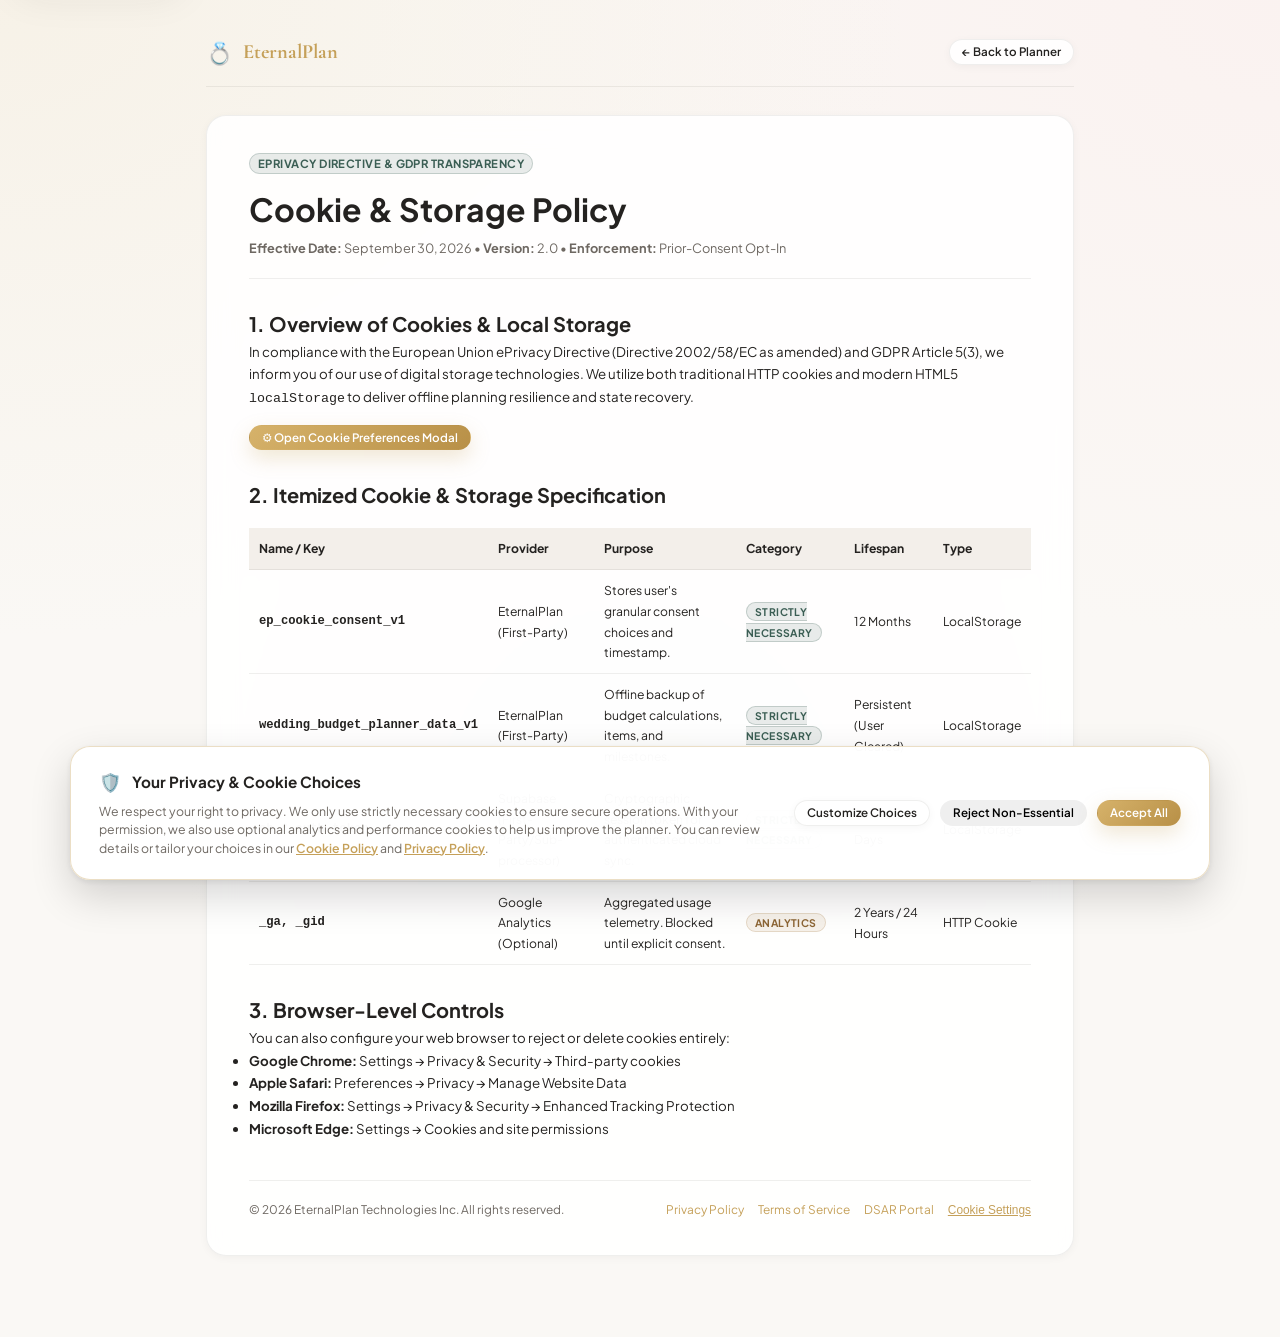
==== cookie-policy.html @ ece94036 "feat(compliance): scaffold protocol standards, RFC 9116 security.txt, CSP/HSTS headers, WCAG 2.2 AA " ====
<!DOCTYPE html>
<html lang="en">
<head>
  <meta charset="UTF-8">
  <meta name="viewport" content="width=device-width, initial-scale=1.0">
  <title>Cookie Policy - EternalPlan</title>
  <meta name="description" content="EternalPlan Cookie Policy - Itemized cookie table, local storage declarations, purpose specifications, and granular opt-out management under ePrivacy and GDPR.">
  <link rel="canonical" href="https://eternalplan.app/cookie-policy">
  <link rel="preconnect" href="https://fonts.googleapis.com">
  <link rel="preconnect" href="https://fonts.gstatic.com" crossorigin>
  <link rel="stylesheet" href="https://fonts.googleapis.com/css2?family=Cormorant+Garamond:ital,wght@0,500;0,700;1,400&family=Plus+Jakarta+Sans:wght@400;500;600;700;800&display=swap">
  <link rel="stylesheet" href="styles.css?v=2.6">
  <link rel="manifest" href="/manifest.webmanifest">
</head>
<body>
  <a href="#main-content" class="skip-link">Skip to main content</a>

  <div class="app-container" style="max-width: 900px; padding-top: 36px;">
    <header class="panel-header" style="margin-bottom: 28px; border-bottom: 1px solid var(--border-color); padding-bottom: 18px;">
      <a href="/" style="display: flex; align-items: center; gap: 10px; text-decoration: none; color: var(--text-main);">
        <span style="font-size: 1.5rem;">💍</span>
        <span style="font-family: 'Cormorant Garamond', serif; font-size: 1.4rem; font-weight: 700; color: var(--gold-primary);">EternalPlan</span>
      </a>
      <nav aria-label="Legal documents navigation">
        <a href="/" class="btn btn-secondary btn-sm">← Back to Planner</a>
      </nav>
    </header>

    <main id="main-content" class="panel-card" style="padding: 36px 42px;">
      <div style="border-bottom: 1px solid var(--border-color); padding-bottom: 20px; margin-bottom: 28px;">
        <span class="category-badge required" style="font-size: 0.78rem;">ePrivacy Directive & GDPR Transparency</span>
        <h1 style="font-size: 2.2rem; margin: 12px 0 6px 0;">Cookie & Storage Policy</h1>
        <p style="color: var(--text-muted); font-size: 0.88rem; margin: 0;">
          <strong>Effective Date:</strong> September 30, 2026 • <strong>Version:</strong> 2.0 • <strong>Enforcement:</strong> Prior-Consent Opt-In
        </p>
      </div>

      <article class="legal-article" style="font-size: 0.92rem; line-height: 1.7; color: var(--text-main);">
        <section>
          <h2>1. Overview of Cookies & Local Storage</h2>
          <p>
            In compliance with the European Union ePrivacy Directive (Directive 2002/58/EC as amended) and GDPR Article 5(3), 
            we inform you of our use of digital storage technologies. We utilize both traditional HTTP cookies and modern HTML5 
            <code>localStorage</code> to deliver offline planning resilience and state recovery.
          </p>
          <div style="margin: 14px 0;">
            <button type="button" class="btn btn-primary btn-sm" onclick="if(window.ConsentManager) window.ConsentManager.openSettings();">
              ⚙️ Open Cookie Preferences Modal
            </button>
          </div>
        </section>

        <section style="margin-top: 28px;">
          <h2>2. Itemized Cookie & Storage Specification</h2>
          <table style="width: 100%; border-collapse: collapse; margin: 16px 0; font-size: 0.84rem;">
            <thead>
              <tr style="background: var(--bg-subtle); border-bottom: 1px solid var(--border-color); text-align: left;">
                <th style="padding: 10px;">Name / Key</th>
                <th style="padding: 10px;">Provider</th>
                <th style="padding: 10px;">Purpose</th>
                <th style="padding: 10px;">Category</th>
                <th style="padding: 10px;">Lifespan</th>
                <th style="padding: 10px;">Type</th>
              </tr>
            </thead>
            <tbody>
              <tr style="border-bottom: 1px solid var(--border-color);">
                <td style="padding: 10px; font-family: monospace; font-weight: 700;">ep_cookie_consent_v1</td>
                <td style="padding: 10px;">EternalPlan (First-Party)</td>
                <td style="padding: 10px;">Stores user's granular consent choices and timestamp.</td>
                <td style="padding: 10px;"><span class="category-badge required">Strictly Necessary</span></td>
                <td style="padding: 10px;">12 Months</td>
                <td style="padding: 10px;">LocalStorage</td>
              </tr>
              <tr style="border-bottom: 1px solid var(--border-color);">
                <td style="padding: 10px; font-family: monospace; font-weight: 700;">wedding_budget_planner_data_v1</td>
                <td style="padding: 10px;">EternalPlan (First-Party)</td>
                <td style="padding: 10px;">Offline backup of budget calculations, items, and milestones.</td>
                <td style="padding: 10px;"><span class="category-badge required">Strictly Necessary</span></td>
                <td style="padding: 10px;">Persistent (User Cleared)</td>
                <td style="padding: 10px;">LocalStorage</td>
              </tr>
              <tr style="border-bottom: 1px solid var(--border-color);">
                <td style="padding: 10px; font-family: monospace; font-weight: 700;">sb-*-auth-token</td>
                <td style="padding: 10px;">Supabase (First-Party/Sub-processor)</td>
                <td style="padding: 10px;">Cryptographic session token for authenticated cloud sync.</td>
                <td style="padding: 10px;"><span class="category-badge required">Strictly Necessary</span></td>
                <td style="padding: 10px;">Session / 7 Days</td>
                <td style="padding: 10px;">LocalStorage</td>
              </tr>
              <tr style="border-bottom: 1px solid var(--border-color);">
                <td style="padding: 10px; font-family: monospace; font-weight: 700;">_ga, _gid</td>
                <td style="padding: 10px;">Google Analytics (Optional)</td>
                <td style="padding: 10px;">Aggregated usage telemetry. Blocked until explicit consent.</td>
                <td style="padding: 10px;"><span class="category-badge optional">Analytics</span></td>
                <td style="padding: 10px;">2 Years / 24 Hours</td>
                <td style="padding: 10px;">HTTP Cookie</td>
              </tr>
            </tbody>
          </table>
        </section>

        <section style="margin-top: 28px;">
          <h2>3. Browser-Level Controls</h2>
          <p>You can also configure your web browser to reject or delete cookies entirely:</p>
          <ul>
            <li><strong>Google Chrome:</strong> Settings → Privacy & Security → Third-party cookies</li>
            <li><strong>Apple Safari:</strong> Preferences → Privacy → Manage Website Data</li>
            <li><strong>Mozilla Firefox:</strong> Settings → Privacy & Security → Enhanced Tracking Protection</li>
            <li><strong>Microsoft Edge:</strong> Settings → Cookies and site permissions</li>
          </ul>
        </section>
      </article>

      <footer style="margin-top: 40px; padding-top: 20px; border-top: 1px solid var(--border-color); display: flex; justify-content: space-between; font-size: 0.82rem; color: var(--text-muted); flex-wrap: wrap; gap: 10px;">
        <span>© 2026 EternalPlan Technologies Inc. All rights reserved.</span>
        <div style="display: flex; gap: 14px;">
          <a href="/privacy-policy" style="color: var(--gold-primary); text-decoration: none;">Privacy Policy</a>
          <a href="/terms-of-service" style="color: var(--gold-primary); text-decoration: none;">Terms of Service</a>
          <a href="/dsar" style="color: var(--gold-primary); text-decoration: none;">DSAR Portal</a>
          <button type="button" onclick="if(window.ConsentManager) window.ConsentManager.openSettings();" style="background: none; border: none; padding: 0; color: var(--gold-primary); cursor: pointer; font-size: inherit; text-decoration: underline;">Cookie Settings</button>
        </div>
      </footer>
    </main>
  </div>

  <script src="consent-manager.js" defer></script>
</body>
</html>
---- styles.css ----
/* ==========================================================================
   WEDDING BUDGET & DUE-DATE SAVINGS PLANNER - LUXURY EDITORIAL STYLING
   ========================================================================== */
/* Fonts loaded non-blocking in index.html via <link rel="preconnect"> and <link rel="stylesheet"> */

:root {
  /* Color Palette - Warm Champagne & Velvet Blush */
  --bg-base: #FAF8F5;
  --bg-subtle: #F3EFEA;
  --bg-card: rgba(255, 255, 255, 0.88);
  --bg-card-hover: rgba(255, 255, 255, 0.98);
  --bg-glass: rgba(255, 255, 255, 0.75);
  
  --text-main: #242220;
  --text-muted: #6E6862;
  --text-light: #989189;
  
  --gold-primary: #C5A059;
  --gold-hover: #B38F46;
  --gold-subtle: #F6F0E4;
  --gold-border: rgba(197, 160, 89, 0.35);
  --gold-gradient: linear-gradient(135deg, #D6B26A 0%, #B89047 100%);
  
  --rose-primary: #C4797D;
  --rose-subtle: #FAEEED;
  --rose-border: rgba(196, 121, 125, 0.28);
  
  --sage-primary: #457B5A;
  --sage-subtle: #ECF5F0;
  --sage-border: rgba(69, 123, 90, 0.25);
  
  --amber-primary: #D07A2E;
  --amber-subtle: #FFF4EB;
  --amber-border: rgba(208, 122, 46, 0.28);
  
  --danger-primary: #C0392B;
  --danger-subtle: #FDEEEE;
  --danger-border: rgba(192, 57, 43, 0.25);

  --border-color: rgba(60, 50, 40, 0.08);
  --border-subtle: rgba(60, 50, 40, 0.04);
  
  --shadow-sm: 0 2px 8px rgba(36, 34, 32, 0.04);
  --shadow-md: 0 8px 24px rgba(36, 34, 32, 0.06), 0 2px 6px rgba(36, 34, 32, 0.03);
  --shadow-lg: 0 16px 40px rgba(36, 34, 32, 0.08), 0 4px 12px rgba(36, 34, 32, 0.03);
  --shadow-gold: 0 8px 20px rgba(197, 160, 89, 0.25);
  
  --radius-sm: 8px;
  --radius-md: 14px;
  --radius-lg: 20px;
  --radius-xl: 28px;
  --radius-pill: 9999px;

  --font-serif: 'Cormorant Garamond', Georgia, serif;
  --font-sans: 'Plus Jakarta Sans', system-ui, -apple-system, sans-serif;
  
  --transition-fast: 0.18s ease;
  --transition-normal: 0.28s cubic-bezier(0.16, 1, 0.3, 1);
}

/* Global Reset */
*, *::before, *::after {
  box-sizing: border-box;
  margin: 0;
  padding: 0;
}

html {
  font-size: 14.5px;
  scroll-behavior: smooth;
  overscroll-behavior-y: none;
}

body {
  font-family: var(--font-sans);
  background-color: var(--bg-base);
  color: var(--text-main);
  line-height: 1.48;
  -webkit-font-smoothing: antialiased;
  position: relative;
  min-height: 100vh;
  overflow-x: hidden;
  background-image: 
    radial-gradient(at 0% 0%, rgba(246, 240, 228, 0.8) 0px, transparent 50%),
    radial-gradient(at 100% 0%, rgba(250, 238, 237, 0.6) 0px, transparent 50%),
    radial-gradient(at 50% 100%, rgba(243, 239, 234, 0.7) 0px, transparent 50%);
  background-attachment: fixed;
}

/* Background Atmosphere Elements */
.bg-ambient-orb {
  position: fixed;
  border-radius: 50%;
  filter: blur(80px);
  z-index: -1;
  pointer-events: none;
  opacity: 0.45;
  will-change: transform;
  transform: translateZ(0);
}
.orb-1 {
  width: 450px;
  height: 450px;
  background: radial-gradient(circle, #F2DEBD 0%, rgba(242, 222, 189, 0) 70%);
  top: -100px;
  right: -50px;
}
.orb-2 {
  width: 400px;
  height: 400px;
  background: radial-gradient(circle, #FAD6D4 0%, rgba(250, 214, 212, 0) 70%);
  top: 40%;
  left: -120px;
}

/* Container */
.app-container {
  max-width: 1280px;
  margin: 0 auto;
  padding: 18px 16px 60px 16px;
}

/* Header & Hero Section */
.header-hero {
  display: flex;
  justify-content: space-between;
  align-items: center;
  flex-wrap: wrap;
  gap: 16px;
  margin-bottom: 20px;
  padding-bottom: 16px;
  border-bottom: 1px solid var(--border-color);
}

.brand-wrapper {
  display: flex;
  align-items: center;
  gap: 14px;
}

.brand-monogram {
  width: 46px;
  height: 46px;
  border-radius: var(--radius-pill);
  background: var(--gold-gradient);
  display: flex;
  align-items: center;
  justify-content: center;
  color: #FFFFFF;
  font-family: var(--font-serif);
  font-size: 1.45rem;
  font-weight: 600;
  box-shadow: var(--shadow-gold);
}

.brand-titles h1 {
  font-family: var(--font-serif);
  font-size: 1.85rem;
  font-weight: 600;
  letter-spacing: -0.01em;
  color: var(--text-main);
  line-height: 1.15;
}

.brand-titles .subtitle {
  font-size: 0.85rem;
  color: var(--text-muted);
  display: flex;
  align-items: center;
  gap: 8px;
}

.brand-titles .wedding-date-tag {
  color: var(--gold-hover);
  font-weight: 600;
}

/* Countdown Banner */
.countdown-box {
  display: flex;
  align-items: center;
  background: var(--bg-card);
  backdrop-filter: blur(12px);
  border: 1px solid var(--gold-border);
  padding: 4px 14px;
  border-radius: var(--radius-pill);
  box-shadow: var(--shadow-sm);
  gap: 10px;
  flex-shrink: 0;
}

.countdown-label {
  font-size: 0.7rem;
  text-transform: uppercase;
  letter-spacing: 0.08em;
  font-weight: 700;
  color: var(--gold-hover);
}

.countdown-digits {
  display: flex;
  align-items: baseline;
  gap: 8px;
}

.digit-block {
  text-align: center;
}

.digit-num {
  font-family: var(--font-sans);
  font-size: 1.12rem;
  font-weight: 700;
  color: var(--text-main);
  line-height: 1;
}

.digit-unit {
  font-size: 0.62rem;
  text-transform: uppercase;
  color: var(--text-light);
  display: block;
  letter-spacing: 0.04em;
}

.header-actions {
  display: flex;
  align-items: center;
  gap: 8px;
  flex-shrink: 0;
}

/* Buttons */
.btn {
  font-family: var(--font-sans);
  font-size: 0.84rem;
  font-weight: 600;
  padding: 8px 16px;
  border-radius: var(--radius-pill);
  border: 1px solid transparent;
  cursor: pointer;
  display: inline-flex;
  align-items: center;
  transition: transform var(--transition-fast), background var(--transition-fast), border-color var(--transition-fast), box-shadow var(--transition-fast), color var(--transition-fast);
  text-decoration: none;
  line-height: 1;
}

.btn:active {
  transform: translateY(1px);
}

.btn-primary {
  background: var(--gold-gradient);
  color: #FFFFFF;
  box-shadow: var(--shadow-gold);
}
.btn-primary:hover {
  background: linear-gradient(135deg, #DEBA74 0%, #C5984D 100%);
  transform: translateY(-1px);
  box-shadow: 0 10px 24px rgba(197, 160, 89, 0.32);
}

.btn-secondary {
  background: var(--bg-card);
  color: var(--text-main);
  border-color: var(--border-color);
  box-shadow: var(--shadow-sm);
}
.btn-secondary:hover {
  background: #FFFFFF;
  border-color: var(--gold-border);
  color: var(--gold-hover);
}

.btn-sm {
  padding: 6px 12px;
  font-size: 0.8rem;
  border-radius: var(--radius-pill);
}

.btn-text {
  background: transparent;
  color: var(--text-muted);
  padding: 6px 10px;
}
.btn-text:hover {
  color: var(--text-main);
  background: var(--bg-subtle);
}

.btn-success {
  background: var(--sage-subtle);
  color: var(--sage-primary);
  border: 1px solid var(--sage-border);
}
.btn-success:hover {
  background: #DCEDE3;
}

.btn-danger {
  background: var(--danger-subtle);
  color: var(--danger-primary);
  border: 1px solid var(--danger-border);
}
.btn-danger:hover {
  background: #F9DADA;
}

/* Nav Tabs */
.nav-tabs-wrapper {
  display: flex;
  justify-content: space-between;
  align-items: center;
  flex-wrap: wrap;
  gap: 14px;
  margin-bottom: 20px;
}

.nav-tabs {
  display: inline-flex;
  background: var(--bg-card);
  backdrop-filter: blur(12px);
  padding: 3px;
  border-radius: var(--radius-pill);
  border: 1px solid var(--border-color);
  box-shadow: var(--shadow-sm);
}

.tab-btn {
  background: transparent;
  border: none;
  padding: 7px 16px;
  font-family: var(--font-sans);
  font-size: 0.85rem;
  font-weight: 500;
  color: var(--text-muted);
  cursor: pointer;
  border-radius: var(--radius-pill);
  transition: background var(--transition-fast), color var(--transition-fast), border-color var(--transition-fast);
  display: inline-flex;
  align-items: center;
  gap: 6px;
}

.tab-btn:hover {
  color: var(--text-main);
}

.tab-btn.active {
  background: #FFFFFF;
  color: var(--text-main);
  font-weight: 700;
  box-shadow: 0 3px 10px rgba(0, 0, 0, 0.06);
}

.tab-btn .badge-pill {
  font-size: 0.72rem;
  padding: 2px 7px;
  border-radius: var(--radius-pill);
  background: var(--bg-subtle);
  color: var(--text-muted);
}
.tab-btn.active .badge-pill {
  background: var(--gold-subtle);
  color: var(--gold-hover);
}

/* Core Savings Alert Crunch Banner */
.crunch-banner {
  background: linear-gradient(135deg, rgba(255, 255, 255, 0.95) 0%, rgba(254, 249, 240, 0.95) 100%);
  border: 1px solid var(--gold-border);
  border-radius: var(--radius-md);
  padding: 15px 18px;
  margin-bottom: 22px;
  box-shadow: var(--shadow-sm);
  position: relative;
  overflow: hidden;
  display: grid;
  grid-template-columns: auto 1fr auto;
  align-items: center;
  gap: 16px;
}

.crunch-banner::before {
  content: '';
  position: absolute;
  left: 0;
  top: 0;
  bottom: 0;
  width: 5px;
  background: var(--gold-gradient);
}

.crunch-banner.has-deficit::before {
  background: var(--rose-primary);
}

.crunch-icon {
  width: 42px;
  height: 42px;
  border-radius: 50%;
  background: var(--gold-subtle);
  color: var(--gold-hover);
  display: flex;
  align-items: center;
  justify-content: center;
  font-size: 1.3rem;
}
.crunch-banner.has-deficit .crunch-icon {
  background: var(--rose-subtle);
  color: var(--rose-primary);
}

.crunch-content h3 {
  font-family: var(--font-serif);
  font-size: 1.25rem;
  font-weight: 700;
  color: var(--text-main);
  margin-bottom: 3px;
}

.crunch-content p {
  font-size: 0.84rem;
  color: var(--text-muted);
}

.crunch-highlight {
  font-weight: 700;
  color: var(--gold-hover);
}
.crunch-banner.has-deficit .crunch-highlight {
  color: var(--danger-primary);
}

.crunch-metric-group {
  display: flex;
  gap: 16px;
  text-align: right;
}

.crunch-stat-label {
  font-size: 0.68rem;
  text-transform: uppercase;
  letter-spacing: 0.06em;
  color: var(--text-light);
  font-weight: 600;
}

.crunch-stat-value {
  font-size: 1.25rem;
  font-weight: 700;
  color: var(--text-main);
}
.crunch-stat-value.highlight {
  color: var(--gold-hover);
}

/* KPI Summary Cards Grid */
.kpi-grid {
  display: grid;
  grid-template-columns: repeat(auto-fit, minmax(210px, 1fr));
  gap: 14px;
  margin-bottom: 22px;
}

.kpi-card {
  background: var(--bg-card);
  backdrop-filter: blur(14px);
  border: 1px solid var(--border-color);
  border-radius: var(--radius-md);
  padding: 16px 18px;
  box-shadow: var(--shadow-sm);
  transition: transform var(--transition-normal), border-color var(--transition-normal), box-shadow var(--transition-normal);
  display: flex;
  flex-direction: column;
  justify-content: space-between;
  position: relative;
}

.kpi-card:hover {
  transform: translateY(-2px);
  box-shadow: var(--shadow-md);
  border-color: var(--gold-border);
}

.kpi-header {
  display: flex;
  justify-content: space-between;
  align-items: center;
  margin-bottom: 8px;
}

.kpi-title {
  font-size: 0.76rem;
  font-weight: 600;
  text-transform: uppercase;
  letter-spacing: 0.05em;
  color: var(--text-muted);
}

.kpi-icon {
  font-size: 1.15rem;
  opacity: 0.85;
}

.kpi-main-val {
  font-family: var(--font-sans);
  font-size: 1.65rem;
  font-weight: 700;
  color: var(--text-main);
  line-height: 1.1;
  margin-bottom: 6px;
}

.kpi-meta {
  font-size: 0.78rem;
  color: var(--text-muted);
  display: flex;
  align-items: center;
  gap: 6px;
}

/* Progress bar inside card */
.kpi-progress {
  width: 100%;
  height: 6px;
  background: var(--bg-subtle);
  border-radius: var(--radius-pill);
  margin-top: 10px;
  overflow: hidden;
}

.kpi-progress-bar {
  height: 100%;
  border-radius: var(--radius-pill);
  background: var(--gold-gradient);
  transition: width 0.6s cubic-bezier(0.16, 1, 0.3, 1);
}
.kpi-progress-bar.success {
  background: var(--sage-primary);
}
.kpi-progress-bar.rose {
  background: var(--rose-primary);
}

/* Section Cards / Panels */
.panel-card {
  background: var(--bg-card);
  backdrop-filter: blur(14px);
  border: 1px solid var(--border-color);
  border-radius: var(--radius-lg);
  padding: 22px 24px;
  box-shadow: var(--shadow-sm);
  margin-bottom: 22px;
}

.panel-header {
  display: flex;
  justify-content: space-between;
  align-items: center;
  flex-wrap: wrap;
  gap: 12px;
  margin-bottom: 18px;
}

.panel-header-controls {
  display: flex;
  align-items: center;
  gap: 8px;
  flex-shrink: 0;
}

.chart-status-pill-fixed {
  min-width: 92px;
  display: inline-flex;
  justify-content: center;
  text-align: center;
  box-sizing: border-box;
}

.panel-title-group h2 {
  font-family: var(--font-serif);
  font-size: 1.48rem;
  font-weight: 600;
  color: var(--text-main);
  line-height: 1.2;
}

.panel-title-group p {
  font-size: 0.82rem;
  color: var(--text-muted);
  margin-top: 2px;
}

/* Two Column Layout */
.dashboard-grid-2 {
  display: grid;
  grid-template-columns: 1.5fr 1fr;
  gap: 24px;
}

@media (max-width: 1024px) {
  .dashboard-grid-2 {
    grid-template-columns: 1fr;
  }
}

/* Savings Roadmap Velocity Cards */
.velocity-calculator-card {
  background: linear-gradient(180deg, #FFFFFF 0%, #FCFAF7 100%);
  border: 1px solid var(--gold-border);
  border-radius: var(--radius-lg);
  padding: 24px;
  margin-bottom: 24px;
}

.velocity-rates-grid {
  display: grid;
  grid-template-columns: repeat(4, 1fr);
  gap: 12px;
  margin: 18px 0;
}

@media (max-width: 640px) {
  .velocity-rates-grid {
    grid-template-columns: repeat(2, 1fr);
  }
}

.rate-box {
  background: #FFFFFF;
  border: 1px solid var(--border-color);
  border-radius: var(--radius-md);
  padding: 14px 10px;
  text-align: center;
  box-shadow: var(--shadow-sm);
  transition: transform var(--transition-fast), border-color var(--transition-fast), box-shadow var(--transition-fast);
}

.rate-box:hover {
  border-color: var(--gold-primary);
  transform: translateY(-2px);
}

.rate-box.active-cadence {
  border-color: var(--gold-primary);
  background: var(--gold-subtle);
}

.rate-box .rate-label {
  font-size: 0.72rem;
  text-transform: uppercase;
  color: var(--text-muted);
  font-weight: 700;
  letter-spacing: 0.05em;
  margin-bottom: 4px;
}

.rate-box .rate-value {
  font-family: var(--font-sans);
  font-size: 1.45rem;
  font-weight: 800;
  color: var(--text-main);
  line-height: 1.1;
}

.rate-box.active-cadence .rate-value {
  color: var(--gold-hover);
}

.rate-box .rate-sub {
  font-size: 0.72rem;
  color: var(--text-light);
  margin-top: 3px;
}

/* Chart Canvas Wrapper & Strict Containment */
.chart-container {
  width: 100%;
  height: 290px;
  min-height: 290px;
  max-height: 290px;
  position: relative;
  margin-top: 14px;
  overflow: hidden;
  border-radius: var(--radius-md);
  background: rgba(255, 255, 255, 0.4);
}

.chart-container canvas {
  display: block;
  width: 100% !important;
  height: 100% !important;
  touch-action: none;
  cursor: crosshair;
}

/* Floating interactive chart tooltip */
.chart-tooltip {
  position: absolute;
  pointer-events: none;
  background: rgba(36, 34, 32, 0.94);
  backdrop-filter: blur(10px);
  color: #FFFFFF;
  padding: 8px 12px;
  border-radius: 8px;
  font-size: 0.78rem;
  box-shadow: 0 8px 24px rgba(0, 0, 0, 0.24);
  border: 1px solid rgba(255, 255, 255, 0.16);
  transform: translate(-50%, -115%);
  transition: opacity 0.12s ease, transform 0.12s ease;
  z-index: 10;
  white-space: nowrap;
}
.chart-tooltip strong {
  display: block;
  font-size: 0.84rem;
  color: #EBD49B;
  margin-bottom: 3px;
}
.chart-tooltip .tt-row {
  display: flex;
  justify-content: space-between;
  gap: 12px;
  font-size: 0.75rem;
  color: #D3CDC6;
  margin-top: 2px;
}
.chart-tooltip .tt-row.highlight {
  font-weight: 700;
  color: #FFFFFF;
}

/* Donut Chart Container & Interactive Breakdown Tooltip */
.donut-chart-container {
  overflow: visible !important;
  position: relative;
  z-index: 2;
}

#categoryDonutCanvas {
  cursor: default;
  position: relative;
  z-index: 2;
  transition: cursor 0.15s ease;
}

.donut-breakdown-tooltip,
.donut-breakdown-tooltip * {
  pointer-events: none !important;
}

.donut-breakdown-tooltip {
  position: absolute;
  pointer-events: none;
  background: rgba(28, 26, 24, 0.96);
  backdrop-filter: blur(14px);
  -webkit-backdrop-filter: blur(14px);
  color: #FFFFFF;
  padding: 12px 14px;
  border-radius: 12px;
  box-shadow: 0 16px 36px rgba(0, 0, 0, 0.38), 0 2px 8px rgba(0, 0, 0, 0.2);
  border: 1px solid rgba(255, 255, 255, 0.16);
  z-index: 100;
  min-width: 230px;
  max-width: 320px;
  white-space: normal;
  transition: opacity 0.08s ease;
  will-change: transform, left, top;
}

.donut-tt-header {
  display: flex;
  align-items: center;
  gap: 8px;
  margin-bottom: 4px;
}

.donut-tt-dot {
  width: 10px;
  height: 10px;
  border-radius: 50%;
  flex-shrink: 0;
}

.donut-tt-title {
  font-weight: 700;
  font-size: 0.88rem;
  color: #FFFFFF;
  flex: 1;
}

.donut-tt-total {
  font-weight: 800;
  font-size: 0.92rem;
  color: var(--gold-light, #EBD49B);
}

.donut-tt-sub {
  display: flex;
  justify-content: space-between;
  font-size: 0.72rem;
  color: #A8A199;
  padding-bottom: 8px;
  border-bottom: 1px solid rgba(255, 255, 255, 0.12);
  margin-bottom: 8px;
}

.donut-tt-items-list {
  display: flex;
  flex-direction: column;
  gap: 7px;
  max-height: 190px;
  overflow-y: auto;
  padding-right: 2px;
}

.donut-tt-items-list::-webkit-scrollbar {
  width: 4px;
}
.donut-tt-items-list::-webkit-scrollbar-thumb {
  background: rgba(255, 255, 255, 0.2);
  border-radius: 4px;
}

.donut-tt-item-row {
  display: flex;
  justify-content: space-between;
  align-items: baseline;
  gap: 8px;
  font-size: 0.76rem;
  line-height: 1.35;
}

.donut-tt-item-left {
  display: flex;
  flex-direction: column;
  flex: 1;
  min-width: 0;
}

.donut-tt-item-name {
  color: #F4F1ED;
  font-weight: 600;
  overflow: hidden;
  text-overflow: ellipsis;
  white-space: nowrap;
}

.donut-tt-item-vendor {
  font-size: 0.68rem;
  color: #9E968E;
  overflow: hidden;
  text-overflow: ellipsis;
  white-space: nowrap;
}

.donut-tt-item-right {
  display: flex;
  align-items: center;
  gap: 6px;
  flex-shrink: 0;
}

.donut-tt-item-price {
  font-weight: 700;
  color: #FFFFFF;
}

.donut-tt-status-pill {
  font-size: 0.64rem;
  font-weight: 700;
  padding: 1px 5px;
  border-radius: 4px;
}
.donut-tt-status-pill.paid {
  background: rgba(46, 125, 50, 0.3);
  color: #81C784;
}
.donut-tt-status-pill.unpaid {
  background: rgba(197, 160, 89, 0.25);
  color: #EBD49B;
}

/* Legend row synchronized hover */
.legend-item.active-donut-hover {
  background: var(--bg-hover) !important;
  border-radius: var(--radius-sm);
  outline: 2px solid var(--gold-primary);
  outline-offset: -1px;
}


/* Segmented Control Pill Group */
.segmented-control {
  display: inline-flex;
  align-items: center;
  background: var(--bg-subtle);
  border: 1px solid var(--border-color);
  border-radius: 20px;
  padding: 3px;
  gap: 2px;
}

.btn-segmented {
  background: transparent;
  border: none;
  outline: none;
  padding: 4px 10px;
  font-size: 0.74rem;
  font-weight: 600;
  color: var(--text-muted);
  border-radius: 16px;
  cursor: pointer;
  transition: background var(--transition-fast), color var(--transition-fast), border-color var(--transition-fast);
  display: inline-flex;
  align-items: center;
  gap: 4px;
}

.btn-segmented:hover {
  color: var(--text-main);
  background: rgba(0, 0, 0, 0.04);
}

.btn-segmented.active {
  background: #FFFFFF;
  color: var(--text-main);
  box-shadow: var(--shadow-sm);
  border: 1px solid var(--gold-border);
}

/* Interactive Quick Pace Simulator Toolbar (Fixed 2-row layout, zero layout-shift) */
.chart-interactive-toolbar {
  display: flex;
  flex-direction: column;
  gap: 10px;
  padding: 12px 16px;
  background: linear-gradient(135deg, rgba(197, 160, 89, 0.08) 0%, rgba(255, 255, 255, 0.8) 100%);
  border: 1px solid var(--gold-border);
  border-radius: var(--radius-md);
  margin-top: 10px;
  box-shadow: 0 1px 4px rgba(0, 0, 0, 0.02);
}

.chart-toolbar-row {
  display: flex;
  align-items: center;
  justify-content: space-between;
  flex-wrap: wrap;
  gap: 10px;
}

.chart-sim-label {
  display: flex;
  align-items: center;
  gap: 8px;
  font-size: 0.82rem;
  color: var(--text-muted);
}

.chart-sim-title {
  font-weight: 600;
  color: var(--text-main);
}

.chart-sim-badge {
  display: inline-block;
  min-width: 140px;
  padding: 3px 10px;
  background: #FFFFFF;
  border: 1px solid var(--gold-border);
  border-radius: 12px;
  font-family: var(--font-sans);
  font-weight: 700;
  font-size: 0.82rem;
  color: var(--gold-hover);
  text-align: center;
  font-variant-numeric: tabular-nums;
  box-shadow: 0 1px 2px rgba(0,0,0,0.04);
}

.chart-sim-presets {
  display: flex;
  align-items: center;
  gap: 5px;
}

.btn-sim-preset {
  background: #FFFFFF;
  border: 1px solid var(--border-color);
  border-radius: 12px;
  padding: 4px 9px;
  font-size: 0.73rem;
  font-weight: 600;
  color: var(--text-muted);
  cursor: pointer;
  transition: background 0.15s ease, border-color 0.15s ease, color 0.15s ease;
  white-space: nowrap;
}
.btn-sim-preset:hover {
  border-color: var(--gold-primary);
  color: var(--gold-hover);
}
.btn-sim-preset.active {
  background: var(--gold-primary);
  border-color: var(--gold-primary);
  color: #FFFFFF;
}

.btn-sim-save {
  background: var(--gold-primary);
  color: #FFFFFF;
  border: 1px solid var(--gold-border);
  border-radius: 12px;
  padding: 4px 10px;
  font-size: 0.73rem;
  font-weight: 700;
  cursor: pointer;
  transition: opacity 0.18s ease, transform 0.18s ease;
  white-space: nowrap;
  opacity: 0;
  pointer-events: none;
  visibility: hidden;
}
.btn-sim-save.visible {
  opacity: 1;
  pointer-events: auto;
  visibility: visible;
}
.btn-sim-save:hover {
  background: var(--gold-hover);
  transform: translateY(-1px);
}

/* Dedicated Full-Width Slider Track Row */
.chart-slider-track-row {
  display: flex;
  align-items: center;
  gap: 12px;
  width: 100%;
}

.slider-boundary-label {
  font-size: 0.72rem;
  font-weight: 700;
  color: var(--text-light);
  min-width: 44px;
  font-variant-numeric: tabular-nums;
}
.slider-boundary-label:last-child {
  text-align: right;
}

.slider-wrapper {
  flex: 1;
  display: flex;
  align-items: center;
}

.chart-pace-slider {
  -webkit-appearance: none;
  appearance: none;
  width: 100%;
  height: 6px;
  border-radius: 6px;
  background: var(--gold-subtle);
  outline: none;
  cursor: pointer;
  margin: 0;
}
.chart-pace-slider::-webkit-slider-thumb {
  -webkit-appearance: none;
  appearance: none;
  width: 18px;
  height: 18px;
  border-radius: 50%;
  background: var(--gold-primary);
  border: 2px solid #FFFFFF;
  box-shadow: 0 1px 4px rgba(0,0,0,0.25);
  cursor: grab;
  transition: transform 0.1s ease, background-color 0.15s ease;
}
.chart-pace-slider:active::-webkit-slider-thumb {
  cursor: grabbing;
  transform: scale(1.25);
  background: var(--gold-hover);
}
.chart-pace-slider::-moz-range-thumb {
  width: 18px;
  height: 18px;
  border-radius: 50%;
  background: var(--gold-primary);
  border: 2px solid #FFFFFF;
  box-shadow: 0 1px 4px rgba(0,0,0,0.25);
  cursor: grab;
}

/* Distinct Non-Overlapping Legend Row */
.chart-legend-row {
  display: flex;
  justify-content: center;
  align-items: center;
  gap: 18px;
  margin-top: 14px;
  padding-top: 10px;
  border-top: 1px solid var(--border-color);
  flex-wrap: wrap;
}

.legend-item-pill {
  display: flex;
  align-items: center;
  gap: 7px;
  font-size: 0.8rem;
  color: var(--text-muted);
  font-weight: 500;
}

.legend-dash-dot {
  width: 16px;
  height: 2px;
  display: inline-block;
}

.legend-color-dot {
  width: 10px;
  height: 10px;
  border-radius: 50%;
  display: inline-block;
  flex-shrink: 0;
}

/* Timeline Cards List */
.timeline-list {
  display: flex;
  flex-direction: column;
  gap: 12px;
}

.timeline-card {
  background: #FFFFFF;
  border: 1px solid var(--border-color);
  border-radius: var(--radius-md);
  padding: 14px 18px;
  box-shadow: var(--shadow-sm);
  display: grid;
  grid-template-columns: 80px 1fr auto auto;
  align-items: center;
  gap: 16px;
  transition: border-color var(--transition-fast), box-shadow var(--transition-fast), opacity var(--transition-fast);
  position: relative;
  content-visibility: auto;
  contain-intrinsic-size: auto none auto 90px;
}

.timeline-card:hover {
  border-color: var(--gold-border);
  box-shadow: var(--shadow-md);
}

.timeline-card.status-paid {
  opacity: 0.75;
  background: #FAFAFA;
}
.timeline-card.status-paid:hover {
  opacity: 1;
}

.timeline-card.status-overdue {
  border-left: 4px solid var(--danger-primary);
}
.timeline-card.status-duesoon {
  border-left: 4px solid var(--amber-primary);
}
.timeline-card.status-upcoming {
  border-left: 4px solid var(--gold-primary);
}
.timeline-card.status-paid {
  border-left: 4px solid var(--sage-primary);
}

.timeline-date-badge {
  text-align: center;
  background: var(--bg-subtle);
  border-radius: var(--radius-md);
  padding: 6px 4px;
  line-height: 1.15;
}

.timeline-card.status-overdue .timeline-date-badge {
  background: var(--danger-subtle);
  color: var(--danger-primary);
}
.timeline-card.status-duesoon .timeline-date-badge {
  background: var(--amber-subtle);
  color: var(--amber-primary);
}

.date-month {
  font-size: 0.68rem;
  font-weight: 700;
  text-transform: uppercase;
  letter-spacing: 0.05em;
  display: block;
}

.date-day {
  font-size: 1.3rem;
  font-weight: 800;
  display: block;
}

.date-year {
  font-size: 0.68rem;
  color: var(--text-light);
}

.timeline-info {
  display: flex;
  flex-direction: column;
  gap: 4px;
}

.timeline-title-row {
  display: flex;
  align-items: center;
  gap: 10px;
  flex-wrap: wrap;
}

.milestone-name {
  font-family: var(--font-sans);
  font-weight: 700;
  font-size: 1.05rem;
  color: var(--text-main);
}

.vendor-label {
  font-size: 0.84rem;
  color: var(--text-muted);
}

.timeline-days-badge {
  font-size: 0.74rem;
  padding: 3px 9px;
  border-radius: var(--radius-pill);
  font-weight: 600;
  display: inline-flex;
  align-items: center;
  gap: 4px;
}

.badge-overdue {
  background: var(--danger-subtle);
  color: var(--danger-primary);
}
.badge-duesoon {
  background: var(--amber-subtle);
  color: var(--amber-primary);
}
.badge-upcoming {
  background: var(--gold-subtle);
  color: var(--gold-hover);
}
.badge-paid {
  background: var(--sage-subtle);
  color: var(--sage-primary);
}

.timeline-savings-pace {
  font-size: 0.8rem;
  color: var(--text-muted);
  display: flex;
  align-items: center;
  gap: 6px;
}

.timeline-savings-pace strong {
  color: var(--gold-hover);
}

.timeline-amount-col {
  text-align: right;
}

.milestone-amount {
  font-size: 1.45rem;
  font-weight: 800;
  color: var(--text-main);
  line-height: 1;
}

.cumulative-due-sub {
  font-size: 0.74rem;
  color: var(--text-light);
  margin-top: 4px;
}

.timeline-actions {
  display: flex;
  align-items: center;
  gap: 8px;
}

/* Category Filter Chips */
.filter-chips-row {
  display: flex;
  gap: 8px;
  overflow-x: auto;
  padding-bottom: 8px;
  margin-bottom: 18px;
  scrollbar-width: thin;
}

.chip-btn {
  background: var(--bg-card);
  border: 1px solid var(--border-color);
  border-radius: var(--radius-pill);
  padding: 6px 14px;
  font-size: 0.82rem;
  font-weight: 500;
  color: var(--text-muted);
  cursor: pointer;
  white-space: nowrap;
  transition: background var(--transition-fast), border-color var(--transition-fast), color var(--transition-fast);
}

.chip-btn:hover {
  border-color: var(--gold-border);
  color: var(--text-main);
}

.chip-btn.active {
  background: var(--gold-subtle);
  border-color: var(--gold-primary);
  color: var(--gold-hover);
  font-weight: 700;
}

/* Budget Table / Expense Cards */
.expense-category-group {
  margin-bottom: 24px;
  border: 1px solid var(--border-color);
  border-radius: var(--radius-lg);
  background: #FFFFFF;
  overflow: hidden;
  box-shadow: var(--shadow-sm);
  content-visibility: auto;
  contain-intrinsic-size: auto none auto 180px;
}

.category-header-row {
  display: flex;
  justify-content: space-between;
  align-items: center;
  padding: 16px 22px;
  background: var(--bg-subtle);
  cursor: pointer;
  user-select: none;
  transition: background var(--transition-fast);
}
.category-header-row:hover {
  background: #EDE7E0;
}

.cat-title-left {
  display: flex;
  align-items: center;
  gap: 12px;
}

.cat-icon-badge {
  font-size: 1.3rem;
  width: 36px;
  height: 36px;
  display: flex;
  align-items: center;
  justify-content: center;
  border-radius: 50%;
  background: #FFFFFF;
  box-shadow: var(--shadow-sm);
}

.cat-name {
  font-family: var(--font-serif);
  font-size: 1.25rem;
  font-weight: 700;
  color: var(--text-main);
}

.cat-items-count {
  font-size: 0.78rem;
  color: var(--text-muted);
  font-weight: 500;
}

.cat-totals-right {
  display: flex;
  align-items: center;
  gap: 24px;
}

.cat-stat-block {
  text-align: right;
}

.cat-stat-label {
  font-size: 0.68rem;
  text-transform: uppercase;
  letter-spacing: 0.05em;
  color: var(--text-light);
  font-weight: 600;
}

.cat-stat-num {
  font-size: 0.95rem;
  font-weight: 700;
  color: var(--text-main);
}

.cat-chevron {
  transition: transform var(--transition-normal);
  color: var(--text-muted);
}
.category-header-row.collapsed .cat-chevron {
  transform: rotate(-90deg);
}

.category-items-list {
  display: block;
}
.category-items-list.hidden {
  display: none;
}

.expense-item-row {
  display: grid;
  grid-template-columns: 2fr 1fr 1fr 1fr 1.2fr auto;
  align-items: center;
  padding: 12px 18px;
  border-top: 1px solid var(--border-subtle);
  gap: 12px;
  transition: background var(--transition-fast);
}

.expense-item-row:hover {
  background: #FCFBF9;
}

.item-name-vendor h4 {
  font-size: 0.92rem;
  font-weight: 600;
  color: var(--text-main);
  margin-bottom: 2px;
}

.item-name-vendor p {
  font-size: 0.78rem;
  color: var(--text-muted);
}

.expense-item-row .cell-cost {
  font-size: 0.88rem;
  font-weight: 600;
}

.cost-remaining {
  color: var(--gold-hover);
  font-weight: 700;
}

.milestones-summary-pill {
  font-size: 0.76rem;
  color: var(--text-muted);
  display: flex;
  flex-direction: column;
  gap: 2px;
}

.item-row-actions {
  display: flex;
  align-items: center;
  gap: 6px;
}

/* Savings Simulator Form */
.simulator-form-grid {
  display: grid;
  grid-template-columns: repeat(auto-fit, minmax(240px, 1fr));
  gap: 16px;
  margin-bottom: 20px;
}

.form-group {
  display: flex;
  flex-direction: column;
  gap: 5px;
}

.form-group label {
  font-size: 0.82rem;
  font-weight: 600;
  color: var(--text-main);
  display: flex;
  justify-content: space-between;
}

.form-group .field-hint {
  font-size: 0.74rem;
  color: var(--text-light);
  font-weight: 400;
}

.form-control {
  font-family: var(--font-sans);
  font-size: 0.88rem;
  padding: 8px 12px;
  border-radius: var(--radius-sm);
  border: 1px solid var(--border-color);
  background: #FFFFFF;
  color: var(--text-main);
  transition: border-color var(--transition-fast), box-shadow var(--transition-fast);
}

.form-control:focus {
  outline: none;
  border-color: var(--gold-primary);
  box-shadow: 0 0 0 3px rgba(197, 160, 89, 0.18);
}

/* Simulation Output Summary Cards */
.sim-results-panel {
  background: var(--bg-subtle);
  border-radius: var(--radius-lg);
  padding: 22px;
  margin-top: 20px;
  border: 1px solid var(--border-color);
}

.sim-status-banner {
  display: flex;
  align-items: center;
  gap: 14px;
  padding: 14px 18px;
  border-radius: var(--radius-md);
  margin-bottom: 18px;
}

.sim-status-banner.green {
  background: var(--sage-subtle);
  border: 1px solid var(--sage-border);
  color: var(--sage-primary);
}

.sim-status-banner.red {
  background: var(--danger-subtle);
  border: 1px solid var(--danger-border);
  color: var(--danger-primary);
}

.sim-breakdown-table {
  width: 100%;
  border-collapse: collapse;
  font-size: 0.85rem;
}

.sim-breakdown-table th {
  text-align: left;
  padding: 10px 12px;
  border-bottom: 2px solid var(--border-color);
  color: var(--text-muted);
  font-size: 0.76rem;
  text-transform: uppercase;
  letter-spacing: 0.04em;
}

.sim-breakdown-table td {
  padding: 12px;
  border-bottom: 1px solid var(--border-subtle);
}

.sim-breakdown-table tr:hover {
  background: rgba(255, 255, 255, 0.6);
}

.sim-breakdown-table .balance-positive {
  color: var(--sage-primary);
  font-weight: 700;
}

.sim-breakdown-table .balance-negative {
  color: var(--danger-primary);
  font-weight: 700;
}

/* Modals with Modern @starting-style & top-layer transitions */
dialog {
  border: 1px solid var(--gold-border);
  border-radius: var(--radius-lg);
  background: rgba(255, 255, 255, 0.98);
  backdrop-filter: blur(20px);
  padding: 24px 28px;
  max-width: 580px;
  width: 90vw;
  box-shadow: var(--shadow-lg);
  color: var(--text-main);
  position: fixed;
  inset: 0;
  margin: auto;
  opacity: 0;
  transform: scale(0.92) translateY(12px);
  transition-property: opacity, transform, display, overlay;
  transition-duration: 0.28s;
  transition-timing-function: cubic-bezier(0.16, 1, 0.3, 1);
  transition-behavior: allow-discrete;
}

dialog:not([open]) {
  display: none !important;
  pointer-events: none !important;
  visibility: hidden !important;
}

dialog[open] {
  opacity: 1;
  transform: scale(1) translateY(0);

  @starting-style {
    opacity: 0;
    transform: scale(0.92) translateY(12px);
  }
}

dialog::backdrop {
  background-color: rgba(36, 34, 32, 0);
  transition:
    display 0.28s allow-discrete,
    overlay 0.28s allow-discrete,
    background-color 0.28s ease-out;
}

dialog[open]::backdrop {
  background-color: rgba(36, 34, 32, 0.45);
  backdrop-filter: blur(4px);

  @starting-style {
    background-color: rgba(36, 34, 32, 0);
  }
}

@media (prefers-reduced-motion: reduce) {
  dialog {
    transform: none;
    transition-duration: 0.1s;
  }
  @starting-style {
    dialog[open] {
      transform: none;
    }
  }
}

.modal-header {
  display: flex;
  justify-content: space-between;
  align-items: center;
  margin-bottom: 22px;
  padding-bottom: 12px;
  border-bottom: 1px solid var(--border-color);
}

.modal-header h3 {
  font-family: var(--font-serif);
  font-size: 1.65rem;
  font-weight: 700;
}

.modal-body {
  display: flex;
  flex-direction: column;
  gap: 18px;
  max-height: 70vh;
  overflow-y: auto;
  padding-right: 6px;
}

.modal-footer {
  display: flex;
  justify-content: flex-end;
  gap: 12px;
  margin-top: 24px;
  padding-top: 16px;
  border-top: 1px solid var(--border-color);
}

/* Dynamic Milestone Sub-rows in Modal */
.modal-milestones-box {
  background: var(--bg-subtle);
  border-radius: var(--radius-md);
  padding: 16px;
  border: 1px solid var(--border-color);
}

.modal-milestones-box .milestone-header-line {
  display: flex;
  justify-content: space-between;
  align-items: center;
  margin-bottom: 12px;
}

#expenseModal {
  max-width: 680px;
  width: 94vw;
}

.milestone-input-row {
  display: grid;
  grid-template-columns: minmax(130px, 1.8fr) minmax(90px, 1fr) minmax(148px, 1.35fr) auto auto;
  gap: 8px;
  align-items: center;
  margin-bottom: 10px;
}

.milestone-input-row .m-date {
  min-width: 145px;
  padding: 8px 6px;
  font-size: 0.82rem;
  letter-spacing: -0.01em;
}

.milestone-input-row .m-amount {
  min-width: 85px;
}

/* Ensure HTML5 date pickers don't truncate text */
input[type="date"] {
  min-height: 38px;
}

input[type="date"]::-webkit-calendar-picker-indicator {
  cursor: pointer;
  padding: 2px;
  margin-left: 2px;
}

@media (max-width: 640px) {
  .milestone-input-row {
    grid-template-columns: 1fr 1fr;
    gap: 8px;
    background: #FFFFFF;
    border: 1px solid var(--border-color);
    border-radius: var(--radius-sm);
    padding: 10px;
  }
  .milestone-input-row .m-title {
    grid-column: 1 / -1;
  }
  .milestone-input-row .m-date {
    min-width: 100%;
  }
  .milestone-input-row label {
    grid-column: 1 / 2;
  }
  .milestone-input-row .remove-m-row-btn {
    grid-column: 2 / 3;
    justify-self: end;
  }
}


/* Toast Notifications */
.toast-container {
  position: fixed;
  bottom: 24px;
  right: 24px;
  z-index: 10000;
  display: flex;
  flex-direction: column;
  gap: 10px;
  pointer-events: none;
}

.toast {
  background: #FFFFFF;
  border: 1px solid var(--gold-border);
  box-shadow: var(--shadow-lg);
  border-radius: var(--radius-md);
  padding: 14px 20px;
  display: flex;
  align-items: center;
  gap: 12px;
  min-width: 280px;
  font-size: 0.88rem;
  font-weight: 500;
  color: var(--text-main);
  pointer-events: auto;
  animation: toastIn 0.3s cubic-bezier(0.16, 1, 0.3, 1) forwards;
}

@keyframes toastIn {
  from {
    opacity: 0;
    transform: translateY(20px);
  }
  to {
    opacity: 1;
    transform: translateY(0);
  }
}

/* Category Legend List */
.category-legend-list {
  display: flex;
  flex-direction: column;
  gap: 10px;
  margin-top: 14px;
}

.legend-item {
  display: flex;
  align-items: center;
  justify-content: space-between;
  font-size: 0.85rem;
  padding: 6px 8px;
  border-radius: var(--radius-sm);
  transition: background var(--transition-fast);
}

.legend-item:hover {
  background: var(--bg-subtle);
}

.legend-left {
  display: flex;
  align-items: center;
  gap: 8px;
}

.legend-color-dot {
  width: 12px;
  height: 12px;
  border-radius: 50%;
  flex-shrink: 0;
}

/* Print Stylesheet */
@media print {
  body {
    background: #FFFFFF !important;
    background-image: none !important;
    color: #000000 !important;
  }
  .header-actions, .nav-tabs, .btn, .chip-btn, .modal-milestones-box button {
    display: none !important;
  }
  .panel-card, .kpi-card, .timeline-card {
    box-shadow: none !important;
    border: 1px solid #CCC !important;
    break-inside: avoid;
  }
  .chart-container {
    display: none !important;
  }
}

/* Responsive adjustments */
@media (max-width: 768px) {
  .app-container {
    padding: 16px 12px 60px 12px;
  }
  .header-hero {
    flex-direction: column;
    align-items: flex-start;
  }
  .brand-titles h1 {
    font-size: 1.7rem;
  }
  .countdown-box {
    width: 100%;
    justify-content: space-between;
  }
  .crunch-banner {
    grid-template-columns: 1fr;
    text-align: left;
  }
  .crunch-metric-group {
    text-align: left;
    justify-content: flex-start;
  }
  .timeline-card {
    grid-template-columns: 1fr auto;
    gap: 12px;
  }
  .timeline-date-badge {
    grid-column: 1 / -1;
    display: flex;
    justify-content: space-between;
    align-items: center;
    padding: 6px 14px;
  }
  .date-day {
    font-size: 1.1rem;
    display: inline;
  }
  .date-month, .date-year {
    display: inline;
  }
  .expense-item-row {
    grid-template-columns: 1fr 1fr;
    gap: 8px;
  }
}

/* Real-time Estimated Expenses Summary Banner */
.budget-totals-summary-banner {
  display: grid;
  grid-template-columns: 1.2fr 1px 1.2fr 1px 1.2fr;
  align-items: center;
  background: linear-gradient(135deg, rgba(255, 255, 255, 0.95) 0%, rgba(254, 250, 244, 0.95) 100%);
  border: 1px solid var(--gold-border);
  border-radius: var(--radius-md);
  padding: 15px 20px;
  margin-bottom: 20px;
  box-shadow: var(--shadow-sm);
  gap: 14px;
}

.totals-banner-item {
  display: flex;
  flex-direction: column;
}

.totals-banner-label {
  font-size: 0.72rem;
  font-weight: 700;
  text-transform: uppercase;
  letter-spacing: 0.05em;
  color: var(--text-muted);
}

.totals-banner-val {
  font-family: var(--font-sans);
  font-size: 1.45rem;
  font-weight: 800;
  color: var(--text-main);
  line-height: 1.15;
  margin: 2px 0;
}

.totals-banner-sub {
  font-size: 0.76rem;
  color: var(--text-light);
}

.totals-banner-divider {
  width: 1px;
  height: 38px;
  background: var(--border-color);
}

.btn-link-action {
  background: none;
  border: none;
  color: var(--gold-hover);
  font-size: 0.78rem;
  font-weight: 600;
  cursor: pointer;
  padding: 0;
  text-decoration: underline;
  display: inline-flex;
  align-items: center;
  gap: 4px;
}

.btn-link-action:hover {
  color: var(--gold-primary);
}

.budget-option-card {
  background: var(--bg-subtle);
  border: 1px solid var(--border-color);
  border-radius: var(--radius-md);
  padding: 14px 16px;
  transition: border-color var(--transition-fast);
}

.budget-option-card:hover {
  border-color: var(--gold-border);
}

@media (max-width: 820px) {
  .budget-totals-summary-banner {
    grid-template-columns: 1fr;
    gap: 14px;
  }
  .totals-banner-divider {
    display: none;
  }
}

/* =========================================================================
   TOOLTIPS & EXPLANATION POPOVERS
   ========================================================================= */
.label-text-with-tooltip {
  display: inline-flex;
  align-items: center;
  gap: 6px;
  cursor: help;
  user-select: none;
  border-bottom: 1px dotted var(--gold-border);
  text-underline-offset: 3px;
  transition: color var(--transition-fast), border-bottom-color var(--transition-fast);
}

.label-text-with-tooltip:hover,
.label-text-with-tooltip:focus {
  color: var(--gold-hover);
  border-bottom-color: var(--gold-primary);
  outline: none;
}

.info-badge {
  display: inline-flex;
  align-items: center;
  justify-content: center;
  font-size: 0.74rem;
  width: 18px;
  height: 18px;
  border-radius: 50%;
  background: var(--gold-subtle);
  border: 1px solid var(--gold-border);
  color: var(--gold-hover);
  flex-shrink: 0;
  transition: transform var(--transition-fast), background var(--transition-fast), color var(--transition-fast);
}

.label-text-with-tooltip:hover .info-badge,
.label-text-with-tooltip:focus .info-badge {
  transform: scale(1.18);
  background: var(--gold-primary);
  color: #FFFFFF;
}

/* App Tooltip Popover */
.app-tooltip {
  position: fixed;
  margin: 0;
  inset: auto;
  z-index: 1000000;
  width: max-content;
  max-width: 350px;
  min-width: 270px;
  padding: 16px 18px;
  background: linear-gradient(145deg, rgba(34, 30, 27, 0.98) 0%, rgba(22, 20, 18, 0.98) 100%);
  border: 1px solid var(--gold-border);
  border-radius: var(--radius-md);
  box-shadow: 0 16px 38px rgba(0, 0, 0, 0.38), 0 2px 8px rgba(197, 160, 89, 0.22);
  color: #F8F5F0;
  font-family: var(--font-sans);
  pointer-events: none;
  opacity: 0;
  transform: translateY(6px) scale(0.97);
  transition: opacity 0.2s cubic-bezier(0.16, 1, 0.3, 1), transform 0.2s cubic-bezier(0.16, 1, 0.3, 1);
  display: none;
}

.app-tooltip.visible {
  opacity: 1;
  transform: translateY(0) scale(1);
  display: block;
}

/* Tooltip Header */
.app-tooltip .tooltip-header {
  display: flex;
  align-items: center;
  gap: 8px;
  margin-bottom: 8px;
  font-family: var(--font-serif);
  font-size: 1.15rem;
  color: var(--gold-light);
  font-weight: 700;
}

.app-tooltip .tooltip-icon {
  font-size: 1.2rem;
}

/* Tooltip Body */
.app-tooltip .tooltip-body {
  font-size: 0.83rem;
  line-height: 1.48;
  color: #E2DFD9;
  margin-bottom: 8px;
}

/* How It Works Callout */
.app-tooltip .tooltip-how {
  background: rgba(255, 255, 255, 0.06);
  border-left: 3px solid var(--gold-primary);
  border-radius: 4px;
  padding: 8px 10px;
  font-size: 0.78rem;
  line-height: 1.45;
  color: #D3CECA;
  margin-top: 8px;
}

.app-tooltip .tooltip-how strong {
  color: var(--gold-light);
}

/* Pro Tip Callout */
.app-tooltip .tooltip-tip {
  background: rgba(197, 160, 89, 0.14);
  border-radius: 4px;
  padding: 7px 10px;
  font-size: 0.76rem;
  line-height: 1.4;
  color: #F5E8CC;
  margin-top: 8px;
}

/* Arrow indicator */
.tooltip-arrow {
  position: absolute;
  width: 10px;
  height: 10px;
  background: rgba(28, 25, 23, 0.98);
  border: 1px solid var(--gold-border);
  transform: rotate(45deg);
}

.tooltip-arrow.arrow-up {
  top: -6px;
  border-bottom: none;
  border-right: none;
}

.tooltip-arrow.arrow-down {
  bottom: -6px;
  border-top: none;
  border-left: none;
}

/* Supabase Cloud Sync UI */
.supabase-sync-notice {
  display: none;
  font-size: 0.82rem;
  margin-top: 10px;
  padding: 12px 14px;
  border-radius: 8px;
  line-height: 1.5;
}

.supabase-sync-notice.notice-warning {
  display: block;
  background: rgba(196, 121, 125, 0.12);
  border: 1px solid rgba(196, 121, 125, 0.4);
  color: #8A3238;
}

.supabase-sync-notice.notice-success {
  display: block;
  background: rgba(104, 130, 122, 0.12);
  border: 1px solid rgba(104, 130, 122, 0.4);
  color: #2E4C43;
}

.supabase-sync-notice.notice-info {
  display: block;
  background: rgba(197, 160, 89, 0.12);
  border: 1px solid rgba(197, 160, 89, 0.4);
  color: #6D4C13;
}

.supabase-sync-notice code {
  background: rgba(0, 0, 0, 0.06);
  padding: 2px 5px;
  border-radius: 4px;
  font-family: monospace;
  font-size: 0.85em;
}

.cloud-status-dot {
  display: inline-block;
  width: 7px;
  height: 7px;
  border-radius: 50%;
  background: #A8A29E;
  margin-left: 4px;
  vertical-align: middle;
  transition: background var(--transition-normal);
}

.cloud-status-dot.connected {
  background: #2E8540;
  box-shadow: 0 0 6px rgba(46, 133, 64, 0.6);
}

.cloud-status-dot.syncing {
  background: #D97706;
}

.cloud-status-dot.error {
  background: #DC2626;
  box-shadow: 0 0 6px rgba(220, 38, 38, 0.6);
}

/* =========================================================================
   ETERNALAI HUB: STYLES & INTERACTIVE PANELS
   ========================================================================= */

/* AI Sparkle Action Buttons */
.btn-ai {
  background: linear-gradient(135deg, #A88236 0%, #D4AF37 50%, #8E6822 100%);
  color: #FFFFFF !important;
  font-weight: 600;
  border: 1px solid rgba(255, 255, 255, 0.3);
  box-shadow: 0 2px 10px rgba(168, 130, 54, 0.35);
  position: relative;
  overflow: hidden;
  transition: transform var(--transition-fast), box-shadow var(--transition-fast), filter var(--transition-fast);
}

.btn-ai::after {
  content: '';
  position: absolute;
  top: -50%;
  left: -50%;
  width: 200%;
  height: 200%;
  background: linear-gradient(60deg, transparent 40%, rgba(255, 255, 255, 0.35) 50%, transparent 60%);
  transform: rotate(25deg);
  animation: shimmerAiBtn 4s infinite ease-in-out;
  pointer-events: none;
}

@keyframes shimmerAiBtn {
  0% { transform: translateX(-100%) rotate(25deg); }
  25%, 100% { transform: translateX(100%) rotate(25deg); }
}

.btn-ai:hover {
  transform: translateY(-1px);
  box-shadow: 0 4px 16px rgba(168, 130, 54, 0.48);
  filter: brightness(1.06);
}

.btn-ai:active {
  transform: translateY(0);
}

/* Callout Banner in Budget Tab */
.ai-audit-callout-banner {
  display: flex;
  justify-content: space-between;
  align-items: center;
  gap: 16px;
  background: linear-gradient(135deg, rgba(250, 245, 235, 0.95) 0%, rgba(244, 237, 224, 0.95) 100%);
  border: 1px solid var(--gold-border);
  border-left: 4px solid var(--gold-primary);
  border-radius: var(--radius-md);
  padding: 12px 18px;
  margin-bottom: 18px;
  box-shadow: var(--shadow-sm);
}

.ai-callout-left {
  display: flex;
  align-items: center;
  gap: 12px;
  font-size: 0.88rem;
  color: var(--text-main);
  flex-wrap: wrap;
}

.ai-sparkle-badge {
  display: inline-flex;
  align-items: center;
  gap: 4px;
  background: rgba(168, 130, 54, 0.15);
  border: 1px solid var(--gold-border);
  color: var(--gold-hover);
  font-size: 0.76rem;
  font-weight: 700;
  padding: 3px 8px;
  border-radius: 999px;
  letter-spacing: 0.03em;
  text-transform: uppercase;
}

/* AI Modal Dialog Structure */
.ai-modal {
  max-width: 960px;
  width: 95vw;
  max-height: 88vh;
  padding: 0;
  overflow: hidden;
  border: 1px solid var(--gold-border);
  border-radius: var(--radius-lg);
  box-shadow: 0 24px 60px rgba(0, 0, 0, 0.35), 0 0 1px 1px rgba(212, 175, 55, 0.3);
}

.ai-modal[open] {
  display: flex;
  flex-direction: column;
}

.ai-modal-header {
  padding: 16px 22px;
  margin-bottom: 0;
  background: linear-gradient(180deg, #FFFFFF 0%, var(--bg-subtle) 100%);
  border-bottom: 1px solid var(--border-color);
}

.ai-header-brand {
  display: flex;
  align-items: center;
  gap: 12px;
}

.ai-brand-badge {
  width: 42px;
  height: 42px;
  border-radius: 12px;
  background: linear-gradient(135deg, #F8F1E4 0%, #E9D5B5 100%);
  border: 1px solid var(--gold-border);
  display: flex;
  align-items: center;
  justify-content: center;
  font-size: 1.3rem;
  box-shadow: 0 2px 6px rgba(168, 130, 54, 0.2);
  flex-shrink: 0;
}

.ai-modal-header h3 {
  font-family: var(--font-serif);
  font-size: 1.4rem;
  font-weight: 700;
  margin: 0;
  color: var(--text-main);
}

.ai-header-sub {
  font-size: 0.8rem;
  color: var(--text-muted);
}

/* Context Ribbon */
.ai-context-ribbon {
  background: #242220;
  color: #E6E2DC;
  font-size: 0.78rem;
  padding: 8px 22px;
  display: flex;
  align-items: center;
  gap: 12px;
  overflow-x: auto;
  white-space: nowrap;
  border-bottom: 1px solid rgba(255, 255, 255, 0.08);
}

.ai-context-ribbon .ribbon-item strong {
  color: var(--gold-light);
  font-weight: 600;
}

.ai-context-ribbon .ribbon-sep {
  color: #666;
  opacity: 0.6;
}

/* Inner Navigation Bar */
.ai-nav-bar {
  display: flex;
  background: var(--bg-subtle);
  border-bottom: 1px solid var(--border-color);
  padding: 0 16px;
  gap: 8px;
  flex-shrink: 0;
}

.ai-tab-btn {
  background: transparent;
  border: none;
  border-bottom: 2px solid transparent;
  color: var(--text-muted);
  font-family: var(--font-sans);
  font-size: 0.86rem;
  font-weight: 600;
  padding: 12px 14px;
  cursor: pointer;
  display: inline-flex;
  align-items: center;
  gap: 8px;
  transition: color var(--transition-fast), border-color var(--transition-fast);
}

.ai-tab-btn:hover {
  color: var(--text-main);
}

.ai-tab-btn.active {
  color: var(--gold-hover);
  border-bottom-color: var(--gold-primary);
  background: rgba(255, 255, 255, 0.7);
}

.ai-badge-counter {
  background: var(--gold-primary);
  color: #FFFFFF;
  font-size: 0.7rem;
  font-weight: 700;
  padding: 1px 7px;
  border-radius: 999px;
}

/* Panels */
.ai-tab-panel {
  flex: 1;
  overflow-y: auto;
  padding: 20px 24px;
  background: #FFFFFF;
}

/* AUDIT PANEL */
.audit-intro-bar {
  display: flex;
  justify-content: space-between;
  align-items: flex-start;
  gap: 16px;
  margin-bottom: 18px;
  padding-bottom: 14px;
  border-bottom: 1px solid var(--border-subtle);
  flex-wrap: wrap;
}

.audit-intro-bar h4 {
  font-family: var(--font-serif);
  font-size: 1.15rem;
  margin: 0 0 4px 0;
  color: var(--text-main);
}

.audit-intro-bar p {
  font-size: 0.84rem;
  color: var(--text-muted);
  margin: 0;
  max-width: 580px;
}

.audit-filter-segmented {
  display: inline-flex;
  background: var(--bg-subtle);
  border: 1px solid var(--border-color);
  border-radius: var(--radius-sm);
  padding: 3px;
  gap: 2px;
}

.btn-segmented {
  background: transparent;
  border: none;
  font-family: var(--font-sans);
  font-size: 0.78rem;
  font-weight: 600;
  color: var(--text-muted);
  padding: 6px 12px;
  border-radius: 4px;
  cursor: pointer;
  transition: background var(--transition-fast), color var(--transition-fast);
}

.btn-segmented:hover {
  color: var(--text-main);
}

.btn-segmented.active {
  background: #FFFFFF;
  color: var(--gold-hover);
  box-shadow: 0 1px 3px rgba(0, 0, 0, 0.1);
}

/* Gotcha Cards Grid */
.gotcha-cards-grid {
  display: grid;
  grid-template-columns: repeat(auto-fill, minmax(380px, 1fr));
  gap: 16px;
}

@media (max-width: 600px) {
  .gotcha-cards-grid {
    grid-template-columns: 1fr;
  }
}

.gotcha-card {
  border: 1px solid var(--border-color);
  border-radius: var(--radius-md);
  background: #FFFFFF;
  padding: 16px;
  display: flex;
  flex-direction: column;
  gap: 10px;
  transition: transform var(--transition-fast), box-shadow var(--transition-fast), border-color var(--transition-fast);
  position: relative;
}

.gotcha-card:hover {
  transform: translateY(-2px);
  box-shadow: var(--shadow-md);
  border-color: var(--gold-border);
}

.gotcha-card.excluded {
  background: #FBFBFA;
  opacity: 0.85;
  border-style: dashed;
}

.gotcha-card.covered {
  background: rgba(104, 130, 122, 0.04);
  border-color: rgba(104, 130, 122, 0.4);
}

.gotcha-top-line {
  display: flex;
  justify-content: space-between;
  align-items: flex-start;
  gap: 10px;
}

.gotcha-title-wrap {
  display: flex;
  flex-direction: column;
  gap: 2px;
}

.gotcha-title {
  font-family: var(--font-serif);
  font-size: 1.05rem;
  font-weight: 700;
  color: var(--text-main);
  margin: 0;
}

.gotcha-category-tag {
  font-size: 0.72rem;
  color: var(--text-muted);
  text-transform: uppercase;
  letter-spacing: 0.04em;
  font-weight: 600;
}

.gotcha-cost-pill {
  font-size: 0.82rem;
  font-weight: 700;
  color: var(--gold-hover);
  background: var(--gold-subtle);
  border: 1px solid var(--gold-border);
  padding: 3px 8px;
  border-radius: var(--radius-sm);
  white-space: nowrap;
}

.gotcha-desc {
  font-size: 0.84rem;
  color: var(--text-main);
  line-height: 1.45;
  margin: 0;
}

.gotcha-tip-box {
  background: var(--bg-subtle);
  border-left: 3px solid var(--gold-primary);
  border-radius: 4px;
  padding: 8px 10px;
  font-size: 0.78rem;
  line-height: 1.4;
  color: var(--text-main);
}

.gotcha-tip-box strong {
  color: var(--gold-hover);
}

.gotcha-actions {
  display: flex;
  gap: 8px;
  margin-top: auto;
  padding-top: 10px;
  border-top: 1px solid var(--border-subtle);
  flex-wrap: wrap;
  align-items: center;
}

.gotcha-actions .btn {
  font-size: 0.78rem;
  padding: 6px 10px;
}

.btn-not-in-wedding {
  background: transparent;
  color: var(--text-muted);
  border: 1px solid var(--border-color);
  transition: all var(--transition-fast);
}

.btn-not-in-wedding:hover {
  background: rgba(220, 38, 38, 0.08);
  border-color: rgba(220, 38, 38, 0.4);
  color: var(--danger-primary);
}

.gotcha-status-badge {
  font-size: 0.76rem;
  font-weight: 600;
  display: inline-flex;
  align-items: center;
  gap: 4px;
}

.gotcha-status-badge.excluded {
  color: #78716C;
}

.gotcha-status-badge.covered {
  color: var(--sage-primary);
}

/* CHAT ADVISOR PANEL */
.ai-chat-wrapper {
  display: flex;
  flex-direction: column;
  height: 520px;
  max-height: 58vh;
}

.ai-chat-thread {
  flex: 1;
  overflow-y: auto;
  padding: 8px 4px 16px 4px;
  display: flex;
  flex-direction: column;
  gap: 14px;
}

.chat-msg {
  display: flex;
  gap: 12px;
  max-width: 88%;
}

.chat-msg.user {
  align-self: flex-end;
  flex-direction: row-reverse;
}

.chat-msg.ai {
  align-self: flex-start;
}

.chat-avatar {
  width: 32px;
  height: 32px;
  border-radius: 50%;
  display: flex;
  align-items: center;
  justify-content: center;
  font-size: 0.95rem;
  flex-shrink: 0;
}

.chat-msg.user .chat-avatar {
  background: var(--gold-subtle);
  border: 1px solid var(--gold-border);
  color: var(--gold-hover);
}

.chat-msg.ai .chat-avatar {
  background: linear-gradient(135deg, #1C1917 0%, #38322C 100%);
  color: #F8F1E4;
  box-shadow: 0 2px 6px rgba(0, 0, 0, 0.2);
}

.chat-bubble {
  border-radius: 12px;
  padding: 12px 16px;
  font-size: 0.88rem;
  line-height: 1.5;
}

.chat-msg.user .chat-bubble {
  background: var(--gold-subtle);
  color: var(--text-main);
  border: 1px solid var(--gold-border);
  border-top-right-radius: 2px;
}

.chat-msg.ai .chat-bubble {
  background: var(--bg-subtle);
  color: var(--text-main);
  border: 1px solid var(--border-color);
  border-top-left-radius: 2px;
  box-shadow: 0 1px 4px rgba(0, 0, 0, 0.04);
}

.chat-bubble p {
  margin: 0 0 8px 0;
}

.chat-bubble p:last-child {
  margin-bottom: 0;
}

.chat-bubble ul, .chat-bubble ol {
  margin: 6px 0 8px 18px;
  padding: 0;
}

.chat-bubble li {
  margin-bottom: 4px;
}

.chat-bubble strong {
  color: var(--text-main);
}

/* Quick prompt chips */
.ai-quick-chips {
  display: flex;
  gap: 8px;
  overflow-x: auto;
  padding: 8px 0;
  margin-bottom: 8px;
  scrollbar-width: none;
}

.ai-quick-chips::-webkit-scrollbar {
  display: none;
}

.ai-chip-prompt {
  background: var(--bg-subtle);
  border: 1px solid var(--border-color);
  border-radius: 999px;
  padding: 6px 12px;
  font-size: 0.78rem;
  color: var(--text-main);
  cursor: pointer;
  white-space: nowrap;
  font-family: var(--font-sans);
  font-weight: 500;
  transition: all var(--transition-fast);
  flex-shrink: 0;
}

.ai-chip-prompt:hover {
  background: var(--gold-subtle);
  border-color: var(--gold-border);
  color: var(--gold-hover);
  transform: translateY(-1px);
}

.ai-chat-input-form {
  display: flex;
  gap: 10px;
  margin-top: 4px;
}

.ai-chat-input-form input {
  flex: 1;
}

/* AI Settings Card */
.ai-settings-card {
  background: var(--bg-subtle);
  border: 1px solid var(--border-color);
  border-radius: var(--radius-md);
  padding: 20px;
  max-width: 680px;
}

/* =============================================================================
   ACCESSIBILITY & UNIVERSAL STANDARDS (WCAG 2.2 AA)
   ============================================================================= */

/* Skip to Main Content Link */
.skip-link {
  position: absolute;
  top: -60px;
  left: 16px;
  background: var(--gold-primary);
  color: #FFFFFF;
  padding: 10px 18px;
  font-weight: 700;
  font-size: 0.9rem;
  border-radius: var(--radius-md);
  box-shadow: var(--shadow-lg);
  z-index: 999999;
  text-decoration: none;
  transition: top 0.2s cubic-bezier(0.16, 1, 0.3, 1);
}

.skip-link:focus,
.skip-link:focus-visible {
  top: 16px;
  outline: 3px solid #242220;
  outline-offset: 3px;
}

/* Enhanced Focus Visibility across all interactive elements (WCAG 2.4.7 / 2.4.11) */
:focus-visible {
  outline: 2.5px solid var(--gold-primary) !important;
  outline-offset: 2.5px !important;
}

/* Screen Reader Only Utility */
.sr-only {
  position: absolute !important;
  width: 1px !important;
  height: 1px !important;
  padding: 0 !important;
  margin: -1px !important;
  overflow: hidden !important;
  clip: rect(0, 0, 0, 0) !important;
  white-space: nowrap !important;
  border: 0 !important;
}

/* =============================================================================
   COOKIE CONSENT MANAGEMENT UI (GDPR / CCPA / ePrivacy)
   ============================================================================= */

/* Floating Bottom Consent Banner */
.consent-banner-wrapper {
  position: fixed;
  bottom: 20px;
  left: 20px;
  right: 20px;
  max-width: 1140px;
  margin: 0 auto;
  z-index: 99990;
  animation: slideUpConsent 0.35s cubic-bezier(0.16, 1, 0.3, 1) both;
}

@keyframes slideUpConsent {
  from {
    opacity: 0;
    transform: translateY(24px);
  }
  to {
    opacity: 1;
    transform: translateY(0);
  }
}

.consent-banner-card {
  background: rgba(255, 255, 255, 0.98);
  backdrop-filter: blur(20px);
  -webkit-backdrop-filter: blur(20px);
  border: 1px solid var(--gold-border);
  border-radius: var(--radius-lg);
  padding: 22px 28px;
  box-shadow: 0 16px 40px rgba(0, 0, 0, 0.16), 0 2px 6px rgba(0, 0, 0, 0.08);
  display: flex;
  align-items: center;
  justify-content: space-between;
  gap: 24px;
}

@media (max-width: 900px) {
  .consent-banner-card {
    flex-direction: column;
    align-items: stretch;
    padding: 18px 20px;
  }
}

.consent-banner-content {
  flex: 1;
}

.consent-banner-header {
  display: flex;
  align-items: center;
  gap: 10px;
  margin-bottom: 6px;
}

.consent-shield-icon {
  font-size: 1.25rem;
}

.consent-banner-header h2 {
  font-size: 1.05rem;
  font-weight: 700;
  color: var(--text-main);
  margin: 0;
}

.consent-banner-text {
  font-size: 0.85rem;
  line-height: 1.5;
  color: var(--text-muted);
  margin: 0;
}

.consent-banner-text a {
  color: var(--gold-primary);
  text-decoration: underline;
  font-weight: 600;
}

.consent-banner-text a:hover {
  color: var(--gold-hover);
}

.consent-gpc-pill {
  display: inline-flex;
  align-items: center;
  gap: 8px;
  background: rgba(104, 130, 122, 0.12);
  border: 1px solid rgba(104, 130, 122, 0.3);
  padding: 5px 12px;
  border-radius: 999px;
  font-size: 0.78rem;
  color: #3B5E54;
  margin-top: 10px;
}

.gpc-dot {
  width: 7px;
  height: 7px;
  border-radius: 50%;
  background: #3B5E54;
}

.consent-banner-actions {
  display: flex;
  align-items: center;
  gap: 10px;
  flex-shrink: 0;
  flex-wrap: wrap;
}

/* Granular Consent Modal Dialog */
.consent-modal {
  max-width: 660px;
  width: 92vw;
  max-height: 90vh;
  padding: 0;
  border: 1px solid var(--gold-border);
  border-radius: var(--radius-lg);
  box-shadow: 0 24px 60px rgba(0, 0, 0, 0.32);
  overflow: hidden;
}

.consent-modal[open] {
  display: flex;
  flex-direction: column;
}

.consent-modal-content {
  display: flex;
  flex-direction: column;
  height: 100%;
  max-height: 90vh;
}

.consent-modal-header {
  display: flex;
  justify-content: space-between;
  align-items: flex-start;
  padding: 20px 24px 16px 24px;
  border-bottom: 1px solid var(--border-color);
  background: linear-gradient(180deg, #FFFFFF 0%, var(--bg-subtle) 100%);
}

.consent-modal-header h2 {
  font-size: 1.25rem;
  font-weight: 700;
  color: var(--text-main);
  margin: 0 0 4px 0;
}

.consent-modal-sub {
  font-size: 0.82rem;
  color: var(--text-muted);
  margin: 0;
}

.consent-modal-body {
  padding: 18px 24px;
  overflow-y: auto;
  display: flex;
  flex-direction: column;
  gap: 16px;
}

.consent-category-row {
  display: flex;
  justify-content: space-between;
  align-items: flex-start;
  gap: 18px;
  padding: 14px 16px;
  background: var(--bg-subtle);
  border: 1px solid var(--border-color);
  border-radius: var(--radius-md);
}

.category-info {
  flex: 1;
}

.category-title-group {
  display: flex;
  align-items: center;
  gap: 10px;
  margin-bottom: 6px;
}

.category-title-group h3 {
  font-size: 0.94rem;
  font-weight: 700;
  color: var(--text-main);
  margin: 0;
}

.category-badge {
  font-size: 0.72rem;
  font-weight: 700;
  padding: 2px 8px;
  border-radius: 999px;
  text-transform: uppercase;
  letter-spacing: 0.04em;
}

.category-badge.required {
  background: rgba(104, 130, 122, 0.15);
  color: #3B5E54;
  border: 1px solid rgba(104, 130, 122, 0.3);
}

.category-badge.optional {
  background: rgba(179, 138, 88, 0.12);
  color: #8C6534;
  border: 1px solid rgba(179, 138, 88, 0.25);
}

.category-info p {
  font-size: 0.8rem;
  line-height: 1.45;
  color: var(--text-muted);
  margin: 0;
}

.category-toggle {
  flex-shrink: 0;
  margin-top: 4px;
}

/* Accessible Switch Toggle */
.switch-toggle {
  position: relative;
  display: inline-block;
  width: 44px;
  height: 24px;
  cursor: pointer;
}

.switch-toggle input {
  opacity: 0;
  width: 0;
  height: 0;
}

.switch-toggle .slider {
  position: absolute;
  top: 0;
  left: 0;
  right: 0;
  bottom: 0;
  background-color: #D3CDC6;
  transition: 0.25s cubic-bezier(0.16, 1, 0.3, 1);
  border-radius: 24px;
}

.switch-toggle .slider:before {
  position: absolute;
  content: "";
  height: 18px;
  width: 18px;
  left: 3px;
  bottom: 3px;
  background-color: #FFFFFF;
  transition: 0.25s cubic-bezier(0.16, 1, 0.3, 1);
  border-radius: 50%;
  box-shadow: 0 1px 3px rgba(0, 0, 0, 0.25);
}

.switch-toggle input:checked + .slider {
  background-color: var(--gold-primary);
}

.switch-toggle input:checked + .slider:before {
  transform: translateX(20px);
}

.switch-toggle input:focus-visible + .slider {
  outline: 2.5px solid var(--gold-primary);
  outline-offset: 2px;
}

.consent-modal-footer {
  padding: 16px 24px;
  border-top: 1px solid var(--border-color);
  background: #FFFFFF;
  display: flex;
  justify-content: flex-end;
  gap: 10px;
  flex-wrap: wrap;
}
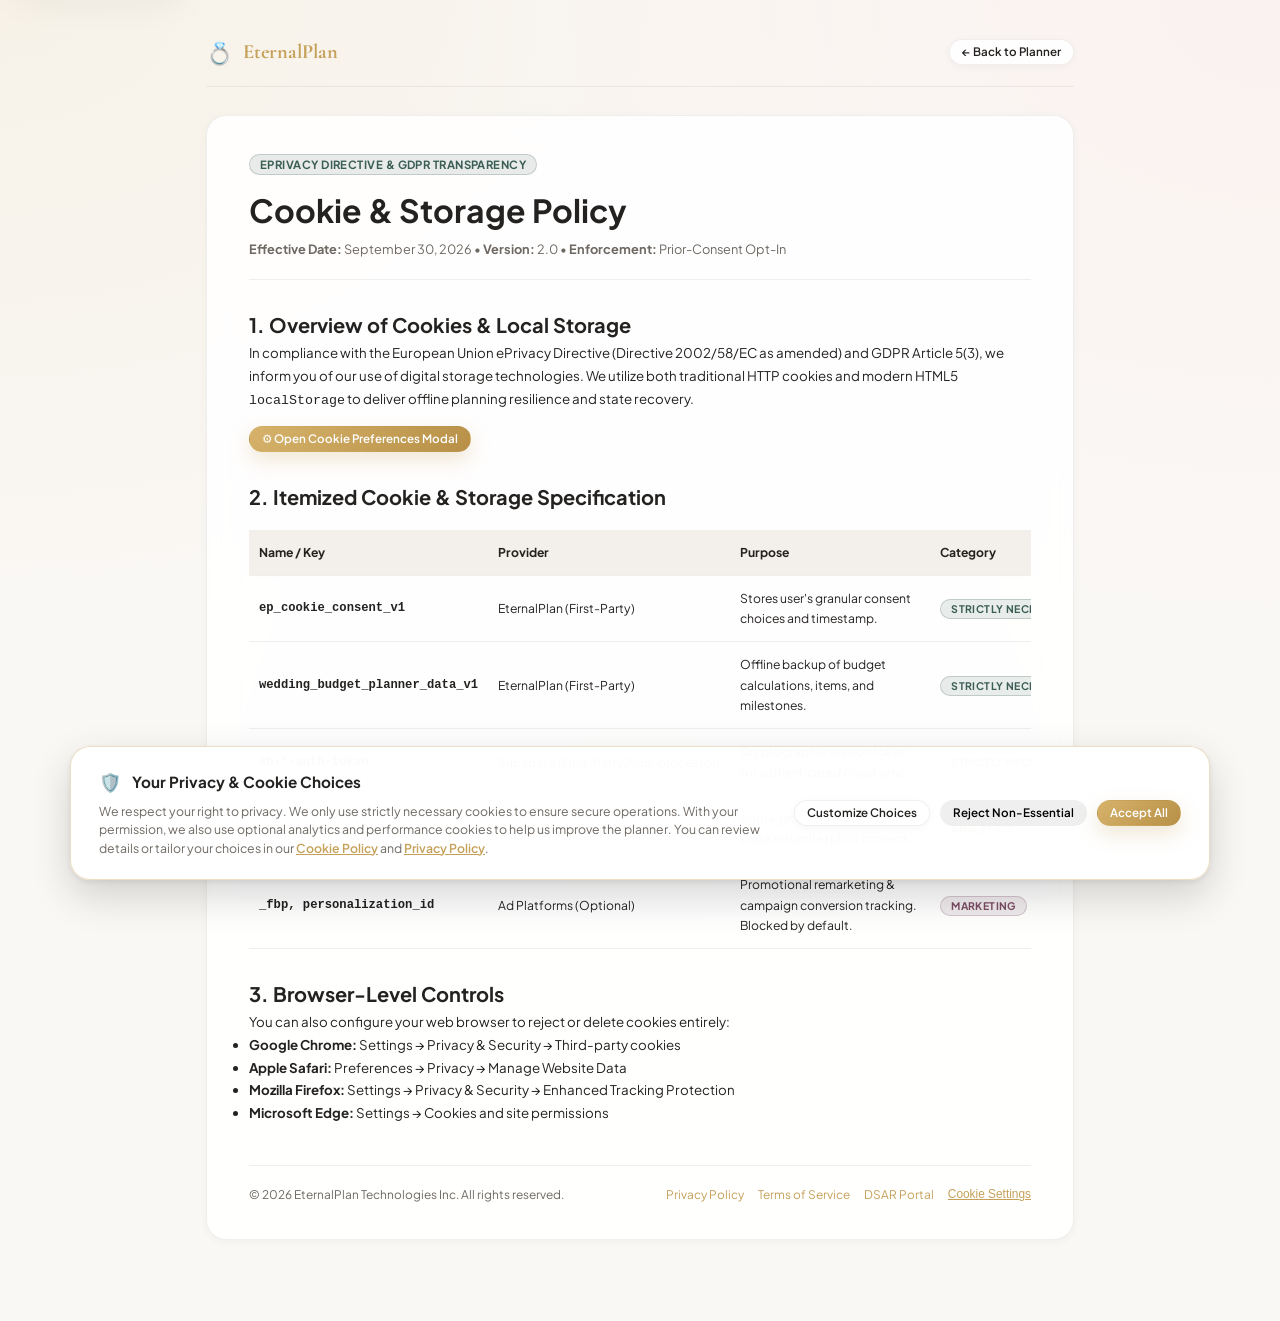
==== commit efc03de6: "fix(cookie-policy): resolve category pill text wrap and add horizontal scroll containment in Section" ====
--- a/cookie-policy.html
+++ b/cookie-policy.html
@@ -9,7 +9,7 @@
   <link rel="preconnect" href="https://fonts.googleapis.com">
   <link rel="preconnect" href="https://fonts.gstatic.com" crossorigin>
   <link rel="stylesheet" href="https://fonts.googleapis.com/css2?family=Cormorant+Garamond:ital,wght@0,500;0,700;1,400&family=Plus+Jakarta+Sans:wght@400;500;600;700;800&display=swap">
-  <link rel="stylesheet" href="styles.css?v=2.6">
+  <link rel="stylesheet" href="styles.css?v=2.7">
   <link rel="manifest" href="/manifest.webmanifest">
 </head>
 <body>
@@ -52,52 +52,62 @@
 
         <section style="margin-top: 28px;">
           <h2>2. Itemized Cookie & Storage Specification</h2>
-          <table style="width: 100%; border-collapse: collapse; margin: 16px 0; font-size: 0.84rem;">
-            <thead>
-              <tr style="background: var(--bg-subtle); border-bottom: 1px solid var(--border-color); text-align: left;">
-                <th style="padding: 10px;">Name / Key</th>
-                <th style="padding: 10px;">Provider</th>
-                <th style="padding: 10px;">Purpose</th>
-                <th style="padding: 10px;">Category</th>
-                <th style="padding: 10px;">Lifespan</th>
-                <th style="padding: 10px;">Type</th>
-              </tr>
-            </thead>
-            <tbody>
-              <tr style="border-bottom: 1px solid var(--border-color);">
-                <td style="padding: 10px; font-family: monospace; font-weight: 700;">ep_cookie_consent_v1</td>
-                <td style="padding: 10px;">EternalPlan (First-Party)</td>
-                <td style="padding: 10px;">Stores user's granular consent choices and timestamp.</td>
-                <td style="padding: 10px;"><span class="category-badge required">Strictly Necessary</span></td>
-                <td style="padding: 10px;">12 Months</td>
-                <td style="padding: 10px;">LocalStorage</td>
-              </tr>
-              <tr style="border-bottom: 1px solid var(--border-color);">
-                <td style="padding: 10px; font-family: monospace; font-weight: 700;">wedding_budget_planner_data_v1</td>
-                <td style="padding: 10px;">EternalPlan (First-Party)</td>
-                <td style="padding: 10px;">Offline backup of budget calculations, items, and milestones.</td>
-                <td style="padding: 10px;"><span class="category-badge required">Strictly Necessary</span></td>
-                <td style="padding: 10px;">Persistent (User Cleared)</td>
-                <td style="padding: 10px;">LocalStorage</td>
-              </tr>
-              <tr style="border-bottom: 1px solid var(--border-color);">
-                <td style="padding: 10px; font-family: monospace; font-weight: 700;">sb-*-auth-token</td>
-                <td style="padding: 10px;">Supabase (First-Party/Sub-processor)</td>
-                <td style="padding: 10px;">Cryptographic session token for authenticated cloud sync.</td>
-                <td style="padding: 10px;"><span class="category-badge required">Strictly Necessary</span></td>
-                <td style="padding: 10px;">Session / 7 Days</td>
-                <td style="padding: 10px;">LocalStorage</td>
-              </tr>
-              <tr style="border-bottom: 1px solid var(--border-color);">
-                <td style="padding: 10px; font-family: monospace; font-weight: 700;">_ga, _gid</td>
-                <td style="padding: 10px;">Google Analytics (Optional)</td>
-                <td style="padding: 10px;">Aggregated usage telemetry. Blocked until explicit consent.</td>
-                <td style="padding: 10px;"><span class="category-badge optional">Analytics</span></td>
-                <td style="padding: 10px;">2 Years / 24 Hours</td>
-                <td style="padding: 10px;">HTTP Cookie</td>
-              </tr>
-            </tbody>
-          </table>
+          <div style="overflow-x: auto; margin: 16px 0;">
+            <table style="width: 100%; min-width: 680px; border-collapse: collapse; font-size: 0.84rem;">
+              <thead>
+                <tr style="background: var(--bg-subtle); border-bottom: 1px solid var(--border-color); text-align: left;">
+                  <th style="padding: 12px 10px; white-space: nowrap;">Name / Key</th>
+                  <th style="padding: 12px 10px; white-space: nowrap;">Provider</th>
+                  <th style="padding: 12px 10px; min-width: 200px;">Purpose</th>
+                  <th style="padding: 12px 10px; white-space: nowrap; min-width: 140px;">Category</th>
+                  <th style="padding: 12px 10px; white-space: nowrap;">Lifespan</th>
+                  <th style="padding: 12px 10px; white-space: nowrap;">Type</th>
+                </tr>
+              </thead>
+              <tbody>
+                <tr style="border-bottom: 1px solid var(--border-color);">
+                  <td style="padding: 12px 10px; font-family: monospace; font-weight: 700; white-space: nowrap;">ep_cookie_consent_v1</td>
+                  <td style="padding: 12px 10px; white-space: nowrap;">EternalPlan (First-Party)</td>
+                  <td style="padding: 12px 10px;">Stores user's granular consent choices and timestamp.</td>
+                  <td style="padding: 12px 10px; white-space: nowrap;"><span class="category-badge required">Strictly Necessary</span></td>
+                  <td style="padding: 12px 10px; white-space: nowrap;">12 Months</td>
+                  <td style="padding: 12px 10px; white-space: nowrap;">LocalStorage</td>
+                </tr>
+                <tr style="border-bottom: 1px solid var(--border-color);">
+                  <td style="padding: 12px 10px; font-family: monospace; font-weight: 700; white-space: nowrap;">wedding_budget_planner_data_v1</td>
+                  <td style="padding: 12px 10px; white-space: nowrap;">EternalPlan (First-Party)</td>
+                  <td style="padding: 12px 10px;">Offline backup of budget calculations, items, and milestones.</td>
+                  <td style="padding: 12px 10px; white-space: nowrap;"><span class="category-badge required">Strictly Necessary</span></td>
+                  <td style="padding: 12px 10px; white-space: nowrap;">Persistent (User Cleared)</td>
+                  <td style="padding: 12px 10px; white-space: nowrap;">LocalStorage</td>
+                </tr>
+                <tr style="border-bottom: 1px solid var(--border-color);">
+                  <td style="padding: 12px 10px; font-family: monospace; font-weight: 700; white-space: nowrap;">sb-*-auth-token</td>
+                  <td style="padding: 12px 10px; white-space: nowrap;">Supabase (First-Party/Sub-processor)</td>
+                  <td style="padding: 12px 10px;">Cryptographic session token for authenticated cloud sync.</td>
+                  <td style="padding: 12px 10px; white-space: nowrap;"><span class="category-badge required">Strictly Necessary</span></td>
+                  <td style="padding: 12px 10px; white-space: nowrap;">Session / 7 Days</td>
+                  <td style="padding: 12px 10px; white-space: nowrap;">LocalStorage</td>
+                </tr>
+                <tr style="border-bottom: 1px solid var(--border-color);">
+                  <td style="padding: 12px 10px; font-family: monospace; font-weight: 700; white-space: nowrap;">_ga, _gid</td>
+                  <td style="padding: 12px 10px; white-space: nowrap;">Google Analytics (Optional)</td>
+                  <td style="padding: 12px 10px;">Aggregated usage telemetry. Blocked until explicit consent.</td>
+                  <td style="padding: 12px 10px; white-space: nowrap;"><span class="category-badge optional">Analytics</span></td>
+                  <td style="padding: 12px 10px; white-space: nowrap;">2 Years / 24 Hours</td>
+                  <td style="padding: 12px 10px; white-space: nowrap;">HTTP Cookie</td>
+                </tr>
+                <tr style="border-bottom: 1px solid var(--border-color);">
+                  <td style="padding: 12px 10px; font-family: monospace; font-weight: 700; white-space: nowrap;">_fbp, personalization_id</td>
+                  <td style="padding: 12px 10px; white-space: nowrap;">Ad Platforms (Optional)</td>
+                  <td style="padding: 12px 10px;">Promotional remarketing & campaign conversion tracking. Blocked by default.</td>
+                  <td style="padding: 12px 10px; white-space: nowrap;"><span class="category-badge marketing">Marketing</span></td>
+                  <td style="padding: 12px 10px; white-space: nowrap;">90 Days</td>
+                  <td style="padding: 12px 10px; white-space: nowrap;">HTTP Cookie</td>
+                </tr>
+              </tbody>
+            </table>
+          </div>
         </section>
 
         <section style="margin-top: 28px;">
--- a/styles.css
+++ b/styles.css
@@ -3031,12 +3031,18 @@
 }
 
 .category-badge {
+  display: inline-flex;
+  align-items: center;
+  justify-content: center;
+  white-space: nowrap;
   font-size: 0.72rem;
   font-weight: 700;
-  padding: 2px 8px;
+  padding: 3px 10px;
   border-radius: 999px;
   text-transform: uppercase;
   letter-spacing: 0.04em;
+  line-height: 1.2;
+  vertical-align: middle;
 }
 
 .category-badge.required {
@@ -3049,6 +3055,12 @@
   background: rgba(179, 138, 88, 0.12);
   color: #8C6534;
   border: 1px solid rgba(179, 138, 88, 0.25);
+}
+
+.category-badge.marketing {
+  background: rgba(145, 106, 126, 0.14);
+  color: #7A4B62;
+  border: 1px solid rgba(145, 106, 126, 0.3);
 }
 
 .category-info p {
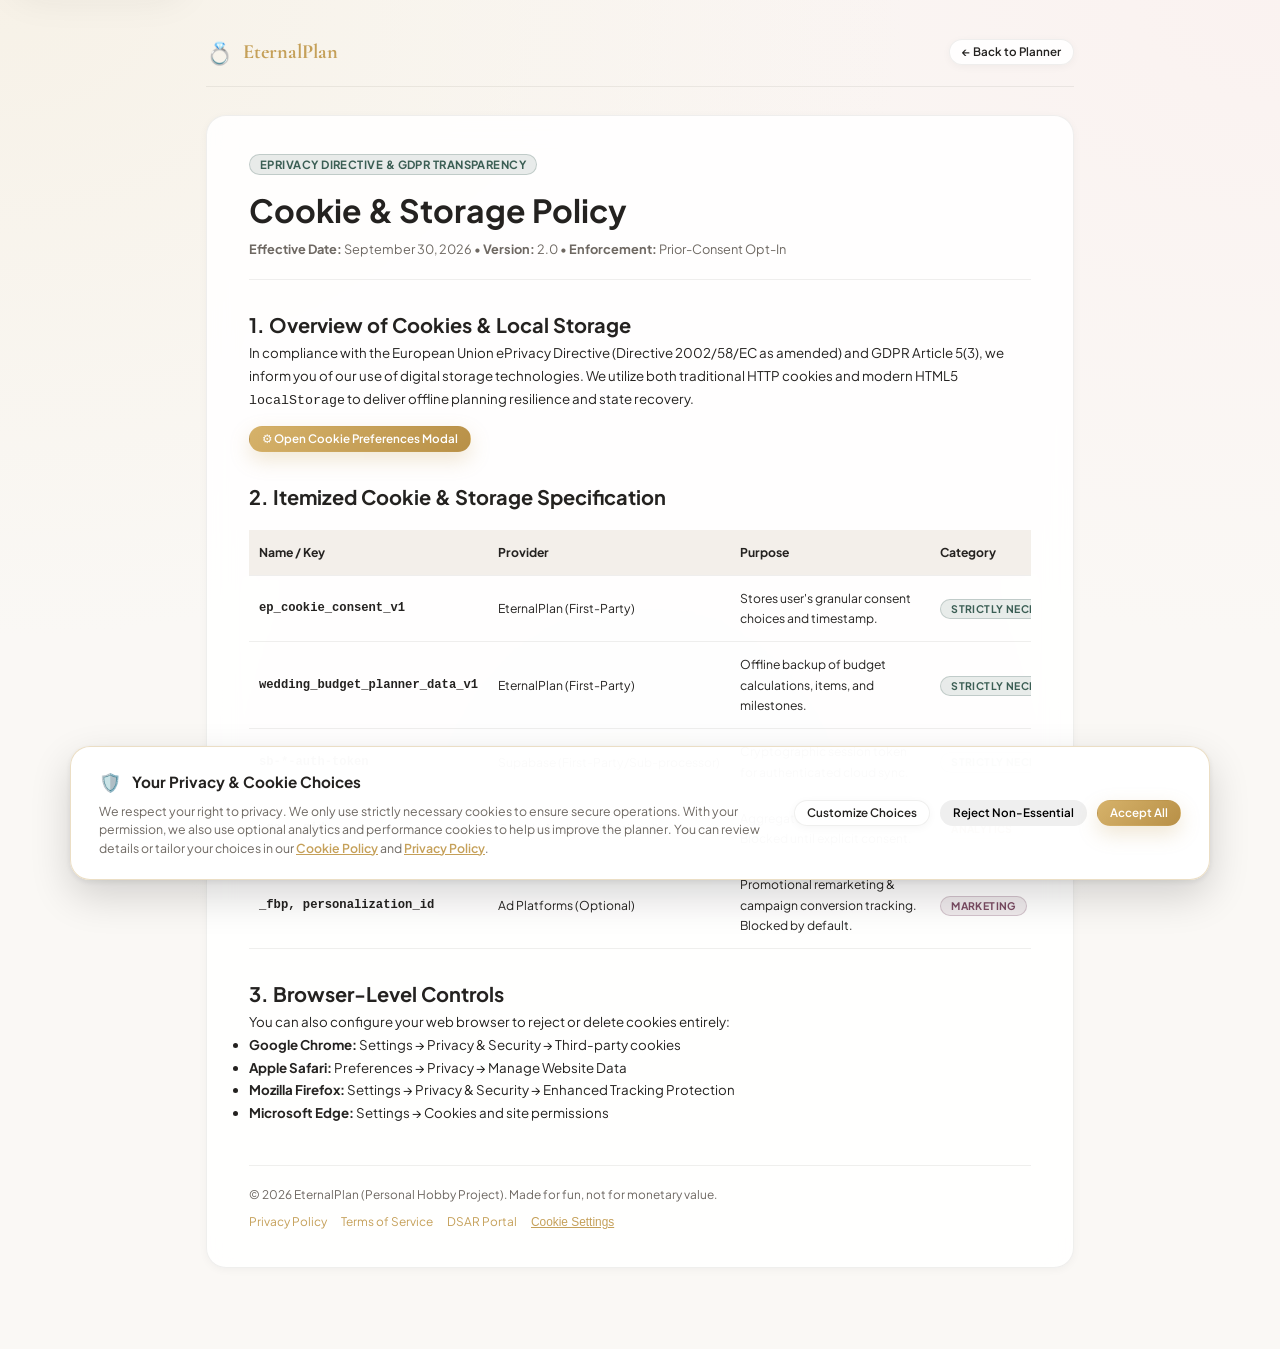
==== commit 428d67a9: "docs: remove business references and clarify non-commercial personal hobby project status" ====
--- a/cookie-policy.html
+++ b/cookie-policy.html
@@ -123,7 +123,7 @@
       </article>
 
       <footer style="margin-top: 40px; padding-top: 20px; border-top: 1px solid var(--border-color); display: flex; justify-content: space-between; font-size: 0.82rem; color: var(--text-muted); flex-wrap: wrap; gap: 10px;">
-        <span>© 2026 EternalPlan Technologies Inc. All rights reserved.</span>
+        <span>© 2026 EternalPlan (Personal Hobby Project). Made for fun, not for monetary value.</span>
         <div style="display: flex; gap: 14px;">
           <a href="/privacy-policy" style="color: var(--gold-primary); text-decoration: none;">Privacy Policy</a>
           <a href="/terms-of-service" style="color: var(--gold-primary); text-decoration: none;">Terms of Service</a>
